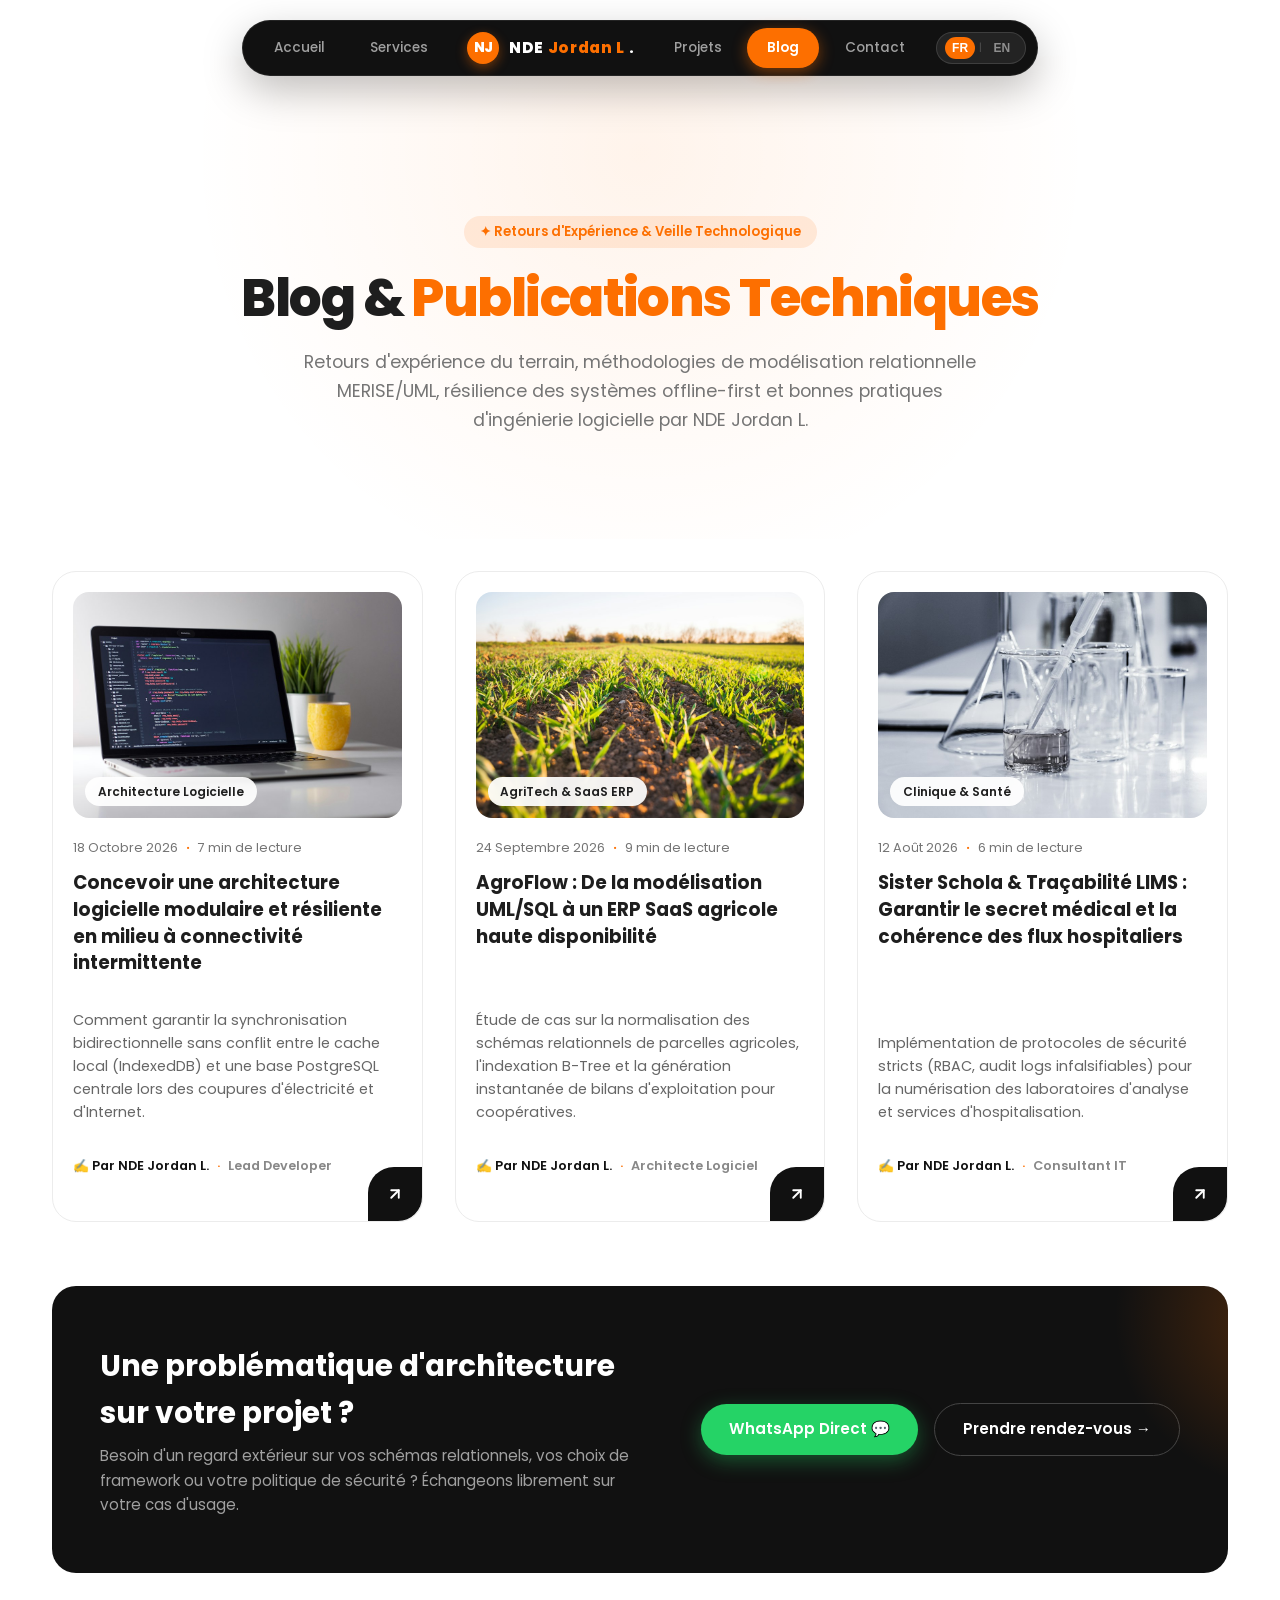
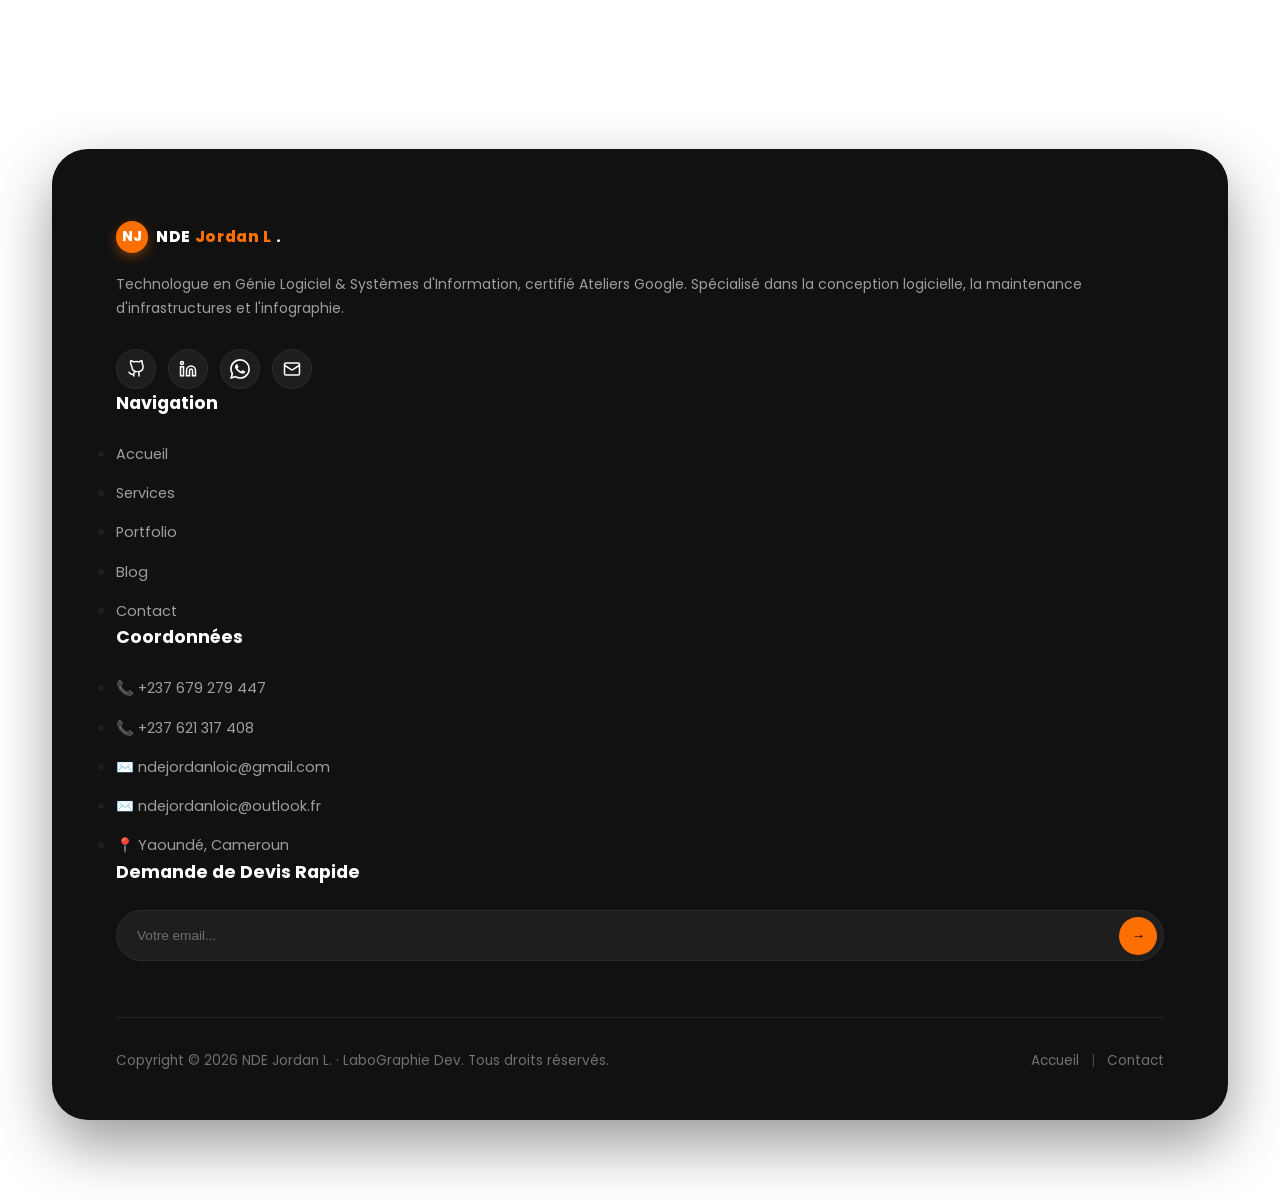
==== blog.html @ 61d6af81 "feat(architecture): multi-page transition per Relume sitemap (services, portfolio, blog, contact, pr" ====
<!DOCTYPE html>
<html lang="fr">
<head>
  <meta charset="UTF-8">
  <meta name="viewport" content="width=device-width, initial-scale=1.0">
  <title>Blog & Publications Tech — NDE Jordan L. · Technologue & Développeur Full-Stack</title>
  <meta name="description" content="Articles techniques, retours d'expérience et analyses d'architecture logicielle par NDE Jordan L. : ERP SaaS résilient, intégrité des données de santé et modélisation SQL.">
  
  <link rel="preconnect" href="https://fonts.googleapis.com">
  <link rel="preconnect" href="https://fonts.gstatic.com" crossorigin>
  <link href="https://fonts.googleapis.com/css2?family=Poppins:ital,wght@0,300;0,400;0,500;0,600;0,700;0,800;1,400&display=swap" rel="stylesheet">
  <link rel="stylesheet" href="css/style.css">
</head>
<body class="page-blog">

  <!-- =========================================================================
       HEADER NAVIGATION PARTAGÉ (Figma 1:1)
       ========================================================================= -->
  <header class="header-wrapper">
    <div class="nav-pill-container">
      <nav class="nav-pill" id="navbar">
        <a href="index.html" class="nav-item" data-i18n="nav.home">Accueil</a>
        <a href="services.html" class="nav-item" data-i18n="nav.services">Services</a>
        
        <!-- Logo central JCREA Style avec monogramme NJ et nom bicolore -->
        <a href="index.html" class="nav-logo" aria-label="Accueil NDE Jordan L.">
          <div class="logo-mark-nj">
            <span class="logo-initials">NJ</span>
          </div>
          <span class="logo-text">
            <span class="logo-nde">NDE</span>
            <span class="logo-jordan">Jordan L</span><span class="logo-dot">.</span>
          </span>
        </a>

        <a href="portfolio.html" class="nav-item" data-i18n="nav.projects">Portfolio</a>
        <a href="blog.html" class="nav-item active" data-i18n="nav.blog">Blog</a>
        <a href="contact.html" class="nav-item" data-i18n="nav.contact">Contact</a>

        <!-- Sélecteur Bilingue discret FR / EN -->
        <div class="lang-switch-wrap" role="group" aria-label="Langue / Language">
          <button class="lang-btn active" data-lang="fr">FR</button>
          <span class="lang-sep">|</span>
          <button class="lang-btn" data-lang="en">EN</button>
        </div>
      </nav>

      <!-- Bouton Menu Mobile Hamburger -->
      <button class="mobile-toggle" id="mobileToggle" aria-label="Ouvrir le menu" aria-expanded="false">
        <span></span><span></span><span></span>
      </button>
    </div>
  </header>

  <main>
    <!-- =========================================================================
         1. HERO DE LA PAGE BLOG
         ========================================================================= -->
    <section class="subpage-hero">
      <div class="container">
        <span class="subpage-badge">✦ Retours d'Expérience &amp; Veille Technologique</span>
        <h1 class="subpage-title">
          Blog &amp; <span class="text-orange">Publications Techniques</span>
        </h1>
        <p class="subpage-desc">
          Retours d'expérience du terrain, méthodologies de modélisation relationnelle MERISE/UML, résilience des systèmes offline-first et bonnes pratiques d'ingénierie logicielle par NDE Jordan L.
        </p>
      </div>
    </section>

    <!-- =========================================================================
         2. GRILLE D'ARTICLES TECHNIQUES
         ========================================================================= -->
    <section class="blog-section" style="padding: 2rem 0 5rem 0;">
      <div class="container">
        
        <div class="blog-grid">
          
          <!-- Article 1: Architecture Modulaire & Résilience -->
          <article class="blog-card">
            <div class="blog-img-wrap">
              <img src="rsc/img/blog_architecture.jpg" alt="Architecture Logicielle Modulaire" class="blog-img" loading="lazy">
              <span class="blog-tag-pill">Architecture Logicielle</span>
            </div>
            <div class="blog-meta-row">
              <span class="blog-date">18 Octobre 2026</span>
              <span class="blog-dot-orange">•</span>
              <span class="blog-read-time">7 min de lecture</span>
            </div>
            <h2 class="blog-title">
              Concevoir une architecture logicielle modulaire et résiliente en milieu à connectivité intermittente
            </h2>
            <p style="font-size: 0.9rem; color: #666; line-height: 1.6; margin-bottom: 2rem;">
              Comment garantir la synchronisation bidirectionnelle sans conflit entre le cache local (IndexedDB) et une base PostgreSQL centrale lors des coupures d'électricité et d'Internet.
            </p>
            <div style="font-size: 0.8rem; font-weight: 600; color: #111; margin-bottom: 1.5rem; display: flex; align-items: center; gap: 0.5rem;">
              <span>✍️ Par NDE Jordan L.</span>
              <span style="color: var(--figma-orange);">·</span>
              <span style="color: #888;">Lead Developer</span>
            </div>
            <a href="https://wa.me/237679279447?text=Bonjour%20Jordan,%20j'ai%20lu%20votre%20article%20sur%20l'architecture%20modulaire%20et%20souhaite%20en%20discuter." target="_blank" rel="noopener noreferrer" class="blog-arrow-btn" aria-label="Échanger sur cet article">
              <svg width="18" height="18" viewBox="0 0 24 24" fill="none" stroke="#FFFFFF" stroke-width="2.5" stroke-linecap="round" stroke-linejoin="round">
                <line x1="7" y1="17" x2="17" y2="7"></line>
                <polyline points="7 7 17 7 17 17"></polyline>
              </svg>
            </a>
          </article>

          <!-- Article 2: AgroFlow ERP & Modélisation SQL -->
          <article class="blog-card">
            <div class="blog-img-wrap">
              <img src="rsc/img/blog_agritech.jpg" alt="AgroFlow SaaS ERP Architecture" class="blog-img" loading="lazy">
              <span class="blog-tag-pill">AgriTech &amp; SaaS ERP</span>
            </div>
            <div class="blog-meta-row">
              <span class="blog-date">24 Septembre 2026</span>
              <span class="blog-dot-orange">•</span>
              <span class="blog-read-time">9 min de lecture</span>
            </div>
            <h2 class="blog-title">
              AgroFlow : De la modélisation UML/SQL à un ERP SaaS agricole haute disponibilité
            </h2>
            <p style="font-size: 0.9rem; color: #666; line-height: 1.6; margin-bottom: 2rem;">
              Étude de cas sur la normalisation des schémas relationnels de parcelles agricoles, l'indexation B-Tree et la génération instantanée de bilans d'exploitation pour coopératives.
            </p>
            <div style="font-size: 0.8rem; font-weight: 600; color: #111; margin-bottom: 1.5rem; display: flex; align-items: center; gap: 0.5rem;">
              <span>✍️ Par NDE Jordan L.</span>
              <span style="color: var(--figma-orange);">·</span>
              <span style="color: #888;">Architecte Logiciel</span>
            </div>
            <a href="https://wa.me/237679279447?text=Bonjour%20Jordan,%20j'ai%20lu%20votre%20article%20sur%20AgroFlow%20et%20souhaite%20en%20discuter." target="_blank" rel="noopener noreferrer" class="blog-arrow-btn" aria-label="Échanger sur cet article">
              <svg width="18" height="18" viewBox="0 0 24 24" fill="none" stroke="#FFFFFF" stroke-width="2.5" stroke-linecap="round" stroke-linejoin="round">
                <line x1="7" y1="17" x2="17" y2="7"></line>
                <polyline points="7 7 17 7 17 17"></polyline>
              </svg>
            </a>
          </article>

          <!-- Article 3: Sister Schola & Traçabilité LIMS -->
          <article class="blog-card">
            <div class="blog-img-wrap">
              <img src="rsc/img/blog_lims.jpg" alt="Traçabilité LIMS Clinique" class="blog-img" loading="lazy">
              <span class="blog-tag-pill">Clinique &amp; Santé</span>
            </div>
            <div class="blog-meta-row">
              <span class="blog-date">12 Août 2026</span>
              <span class="blog-dot-orange">•</span>
              <span class="blog-read-time">6 min de lecture</span>
            </div>
            <h2 class="blog-title">
              Sister Schola &amp; Traçabilité LIMS : Garantir le secret médical et la cohérence des flux hospitaliers
            </h2>
            <p style="font-size: 0.9rem; color: #666; line-height: 1.6; margin-bottom: 2rem;">
              Implémentation de protocoles de sécurité stricts (RBAC, audit logs infalsifiables) pour la numérisation des laboratoires d'analyse et services d'hospitalisation.
            </p>
            <div style="font-size: 0.8rem; font-weight: 600; color: #111; margin-bottom: 1.5rem; display: flex; align-items: center; gap: 0.5rem;">
              <span>✍️ Par NDE Jordan L.</span>
              <span style="color: var(--figma-orange);">·</span>
              <span style="color: #888;">Consultant IT</span>
            </div>
            <a href="https://wa.me/237679279447?text=Bonjour%20Jordan,%20j'ai%20lu%20votre%20article%20sur%20la%20tra%C3%A7abilit%C3%A9%20LIMS%20et%20souhaite%20en%20discuter." target="_blank" rel="noopener noreferrer" class="blog-arrow-btn" aria-label="Échanger sur cet article">
              <svg width="18" height="18" viewBox="0 0 24 24" fill="none" stroke="#FFFFFF" stroke-width="2.5" stroke-linecap="round" stroke-linejoin="round">
                <line x1="7" y1="17" x2="17" y2="7"></line>
                <polyline points="7 7 17 7 17 17"></polyline>
              </svg>
            </a>
          </article>

        </div>

        <!-- BANNIÈRE D'ÉCHANGE TECHNIQUE & NEWSLETTER -->
        <div class="blog-newsletter-banner">
          <div class="blog-newsletter-text">
            <h3>Une problématique d'architecture sur votre projet ?</h3>
            <p>
              Besoin d'un regard extérieur sur vos schémas relationnels, vos choix de framework ou votre politique de sécurité ? Échangeons librement sur votre cas d'usage.
            </p>
          </div>
          <div class="blog-newsletter-actions">
            <a href="https://wa.me/237679279447?text=Bonjour%20Jordan,%20j'aimerais%20votre%20avis%20technique%20sur%20un%20projet%20logiciel." target="_blank" rel="noopener noreferrer" class="btn-banner-whatsapp">
              WhatsApp Direct 💬
            </a>
            <a href="contact.html" class="btn-banner-contact">
              Prendre rendez-vous &rarr;
            </a>
          </div>
        </div>

      </div>
    </section>
  </main>

  <!-- =========================================================================
       FOOTER PARTAGÉ (Figma 1:1)
       ========================================================================= -->
  <footer class="connect-footer-section" id="footer">
    <div class="container">
      <div class="footer-dark-card">
        
        <div class="footer-top-row">
          <div class="footer-col col-brand">
            <div class="footer-logo">
              <div class="logo-mark-nj">
                <span class="logo-initials">NJ</span>
              </div>
              <span class="logo-text">
                <span class="logo-nde">NDE</span>
                <span class="logo-jordan">Jordan L</span><span class="logo-dot">.</span>
              </span>
            </div>
            <p class="footer-brand-desc" data-i18n="footer.bio">
              Technologue en Génie Logiciel &amp; Systèmes d'Information, certifié Ateliers Google. Spécialisé dans la conception logicielle, la maintenance d'infrastructures et l'infographie.
            </p>
            <div class="footer-social-icons">
              <a href="https://github.com/Nadroj-ciol" target="_blank" rel="noopener noreferrer" class="social-circle" aria-label="GitHub">
                <svg width="18" height="18" viewBox="0 0 24 24" fill="none" stroke="currentColor" stroke-width="2"><path d="M9 19c-5 1.5-5-2.5-7-3m14 6v-3.87a3.37 3.37 0 0 0-.94-2.61c3.14-.35 6.44-1.54 6.44-7A5.44 5.44 0 0 0 20 4.77 5.07 5.07 0 0 0 19.91 1S18.73.65 16 2.48a13.38 13.38 0 0 0-7 0C6.27.65 5.09 1 5.09 1A5.07 5.07 0 0 0 5 4.77a5.44 5.44 0 0 0 1.5 3.78c0 5.42 3.3 6.61 6.44 7A3.37 3.37 0 0 0 9 18.13V22"></path></svg>
              </a>
              <a href="https://www.linkedin.com/in/jordan-lo%C3%AFc-nde-63b041427/" target="_blank" rel="noopener noreferrer" class="social-circle" aria-label="LinkedIn">
                <svg width="18" height="18" viewBox="0 0 24 24" fill="none" stroke="currentColor" stroke-width="2"><path d="M16 8a6 6 0 0 1 6 6v7h-4v-7a2 2 0 0 0-2-2 2 2 0 0 0-2 2v7h-4v-7a6 6 0 0 1 6-6z"></path><rect x="2" y="9" width="4" height="12"></rect><circle cx="4" cy="4" r="2"></circle></svg>
              </a>
              <a href="https://wa.me/237679279447?text=Bonjour%20Jordan,%20j'ai%20consult%C3%A9%20votre%20blog%20et%20souhaite%20%C3%A9changer%20avec%20vous." target="_blank" rel="noopener noreferrer" class="social-circle social-whatsapp" aria-label="WhatsApp Jordan L.">
                <svg width="20" height="20" viewBox="0 0 24 24" fill="currentColor">
                  <path d="M17.472 14.382c-.297-.149-1.758-.867-2.03-.967-.273-.099-.471-.148-.67.15-.197.297-.767.966-.94 1.164-.173.199-.347.223-.644.075-.297-.15-1.255-.463-2.39-1.475-.883-.788-1.48-1.761-1.653-2.059-.173-.297-.018-.458.13-.606.134-.133.298-.347.446-.52.149-.174.198-.298.298-.497.099-.198.05-.371-.025-.52-.075-.149-.669-1.612-.916-2.207-.242-.579-.487-.5-.669-.51-.173-.008-.371-.01-.57-.01-.198 0-.52.074-.792.372-.272.297-1.04 1.016-1.04 2.479 0 1.462 1.065 2.875 1.213 3.074.149.198 2.096 3.2 5.077 4.487.709.306 1.262.489 1.694.625.712.227 1.36.195 1.871.118.571-.085 1.758-.719 2.006-1.413.248-.694.248-1.289.173-1.413-.074-.124-.272-.198-.57-.347m-5.421 7.403h-.004a9.87 9.87 0 01-5.031-1.378l-.361-.214-3.741.982.998-3.648-.235-.374a9.86 9.86 0 01-1.51-5.26c.001-5.45 4.436-9.884 9.888-9.884 2.64 0 5.122 1.03 6.988 2.898a9.825 9.825 0 012.893 6.994c-.003 5.45-4.437 9.884-9.885 9.884m8.413-18.297A11.815 11.815 0 0012.05 0C5.495 0 .16 5.335.157 11.892c0 2.096.547 4.142 1.588 5.945L.057 24l6.305-1.654a11.882 11.882 0 005.683 1.448h.005c6.554 0 11.89-5.335 11.893-11.893a11.821 11.821 0 00-3.48-8.413Z"/>
                </svg>
              </a>
              <a href="mailto:ndejordanloic@gmail.com" class="social-circle" aria-label="Email Jordan L.">
                <svg width="18" height="18" viewBox="0 0 24 24" fill="none" stroke="currentColor" stroke-width="2"><rect x="2" y="4" width="20" height="16" rx="2"></rect><path d="m22 7-8.97 5.7a1.94 1.94 0 0 1-2.06 0L2 7"></path></svg>
              </a>
            </div>
          </div>

          <div class="footer-col col-nav">
            <h4 class="footer-col-title">Navigation</h4>
            <ul class="footer-links-list">
              <li><a href="index.html">Accueil</a></li>
              <li><a href="services.html">Services</a></li>
              <li><a href="portfolio.html">Portfolio</a></li>
              <li><a href="blog.html">Blog</a></li>
              <li><a href="contact.html">Contact</a></li>
            </ul>
          </div>

          <div class="footer-col col-contact">
            <h4 class="footer-col-title">Coordonnées</h4>
            <ul class="footer-links-list contact-list">
              <li><span>📞 +237 679 279 447</span></li>
              <li><span>📞 +237 621 317 408</span></li>
              <li><span>✉️ ndejordanloic@gmail.com</span></li>
              <li><span>✉️ ndejordanloic@outlook.fr</span></li>
              <li><span>📍 Yaoundé, Cameroun</span></li>
            </ul>
          </div>

          <div class="footer-col col-newsletter">
            <h4 class="footer-col-title">Demande de Devis Rapide</h4>
            <form class="footer-newsletter-form" onsubmit="event.preventDefault(); window.location.href='contact.html';">
              <input type="email" placeholder="Votre email..." class="footer-email-input" required>
              <button type="submit" class="footer-email-btn" aria-label="Continuer">&rarr;</button>
            </form>
          </div>

        </div>

        <div class="footer-card-divider subtle"></div>

        <div class="footer-card-bottom">
          <p class="footer-copyright">Copyright &copy; 2026 NDE Jordan L. · LaboGraphie Dev. Tous droits réservés.</p>
          <div class="footer-legal-links">
            <a href="index.html">Accueil</a>
            <span class="sep">|</span>
            <a href="contact.html">Contact</a>
          </div>
        </div>

      </div>
    </div>
  </footer>

  <script src="js/main.js"></script>
</body>
</html>
---- css/style.css ----
/* ==========================================================================
   STYLE.CSS — REPRODUCTION FIDÈLE DU DESIGN FIGMA "JCREA / PORTFOLIO 5+"
   Palette Figma exacte :
   - Blanc de fond : #FFFFFF & #F8F9FB
   - Accent Orange Signature : #FD6F00 (Orange vif JCREA)
   - Cartes Sombre/Noir Profond : #111111 & #1B1B1B
   - Textes : #1A1A1A (Noir d'encre) et #666666 (Gris atténué)
   - Polices : 'Poppins' (Titres & Marques) et 'Inter' (Corps & UI)
   ========================================================================== */

/* --------------------------------------------------------------------------
   1. RESET CSS & VARIABLES DU DESIGN SYSTEM FIGMA
   -------------------------------------------------------------------------- */
*, *::before, *::after {
  box-sizing: border-box;
  margin: 0;
  padding: 0;
}

html {
  font-size: 16px;
  scroll-behavior: smooth;
  -webkit-text-size-adjust: 100%;
}

:root {
  --figma-orange: #FD6F00;
  --figma-orange-hover: #E56300;
  --figma-orange-light: #FFEDE0;
  --figma-dark: #111111;
  --figma-dark-card: #1B1B1B;
  --figma-pill-bg: #111111;
  --figma-text-dark: #1E1E1E;
  --figma-text-muted: #757575;
  --figma-text-light: #F5F5F5;
  --figma-bg-page: #FFFFFF;
  --figma-bg-subtle: #F9FAFC;
  --figma-border: #E8E8E8;

  --font-main: 'Poppins', -apple-system, BlinkMacSystemFont, "Segoe UI", Roboto, sans-serif;
  --font-text: 'Inter', var(--font-main);

  --radius-pill: 9999px;
  --radius-card-lg: 36px;
  --radius-card-md: 24px;
  --radius-card-sm: 16px;

  --ease-spring: cubic-bezier(0.34, 1.56, 0.64, 1);
  --ease-smooth: cubic-bezier(0.16, 1, 0.3, 1);

  --shadow-dome: 0 30px 60px rgba(253, 111, 0, 0.25);
  --shadow-card: 0 14px 40px rgba(0, 0, 0, 0.08);
  --shadow-dark-card: 0 25px 60px rgba(0, 0, 0, 0.4);
}

body {
  font-family: var(--font-main);
  background-color: var(--figma-bg-page);
  color: var(--figma-text-dark);
  line-height: 1.6;
  overflow-x: hidden;
  -webkit-font-smoothing: antialiased;
}

.container {
  width: 100%;
  max-width: 1240px;
  margin: 0 auto;
  padding: 0 2rem;
}

.text-orange {
  color: var(--figma-orange);
}

img {
  display: block;
  max-width: 100%;
  height: auto;
}

a {
  color: inherit;
  text-decoration: none;
  transition: all 0.25s ease;
}

/* --------------------------------------------------------------------------
   2. TOP FLOATING PILL NAVBAR (Figma 1:1)
   -------------------------------------------------------------------------- */
.header-wrapper,
.header-nav-wrapper {
  position: sticky;
  top: 1.25rem;
  z-index: 1000;
  display: flex;
  justify-content: center;
  padding: 0 1.5rem;
}

.nav-pill-container {
  display: flex;
  align-items: center;
  position: relative;
}

.nav-pill {
  display: flex;
  align-items: center;
  gap: 0.35rem;
  background-color: var(--figma-pill-bg);
  padding: 0.45rem 0.65rem;
  border-radius: var(--radius-pill);
  box-shadow: 0 14px 40px rgba(0, 0, 0, 0.25);
  backdrop-filter: blur(14px);
  -webkit-backdrop-filter: blur(14px);
  border: 1px solid rgba(255, 255, 255, 0.08);
}

.nav-item {
  color: #A0A0A0;
  font-size: 0.85rem;
  font-weight: 500;
  padding: 0.55rem 1.25rem;
  border-radius: var(--radius-pill);
  transition: all 0.3s var(--ease-spring);
  white-space: nowrap;
  cursor: pointer;
}

.nav-item:hover {
  color: #FFFFFF;
}

.nav-item.active {
  background-color: var(--figma-orange) !important;
  color: #FFFFFF !important;
  font-weight: 600;
  box-shadow: 0 4px 15px rgba(253, 111, 0, 0.45);
}

/* Logo central Figma Style avec Monogramme NJ et nom bicolore */
.nav-logo {
  display: flex;
  align-items: center;
  gap: 0.6rem;
  padding: 0 0.85rem;
}

.logo-mark-nj {
  width: 32px;
  height: 32px;
  background: var(--figma-orange);
  border-radius: 50%;
  display: flex;
  align-items: center;
  justify-content: center;
  box-shadow: 0 4px 12px rgba(253, 111, 0, 0.4);
  transition: transform 0.3s var(--ease-spring);
}

.nav-logo:hover .logo-mark-nj {
  transform: rotate(12deg) scale(1.12);
}

.logo-initials {
  font-family: var(--font-main);
  font-size: 0.85rem;
  font-weight: 800;
  color: #FFFFFF;
  letter-spacing: -0.02em;
}

.logo-text {
  font-size: 0.95rem;
  font-weight: 800;
  letter-spacing: 0.04em;
  display: inline-flex;
  align-items: center;
  gap: 0.25rem;
}

.logo-nde {
  color: #FFFFFF;
  font-weight: 800;
}

.logo-jordan {
  color: var(--figma-orange);
  font-weight: 800;
}

.logo-dot {
  color: #FFFFFF;
  font-weight: 800;
}

.name-nde {
  color: #1E1E1E;
  font-weight: 800;
}

.name-jordan {
  color: var(--figma-orange);
  font-weight: 800;
}

.name-dot {
  color: #1E1E1E;
  font-weight: 800;
}

/* Sélecteur Bilingue discret */
.lang-switch-wrap {
  display: inline-flex;
  align-items: center;
  gap: 0.25rem;
  background: rgba(255, 255, 255, 0.08);
  padding: 0.25rem 0.5rem;
  border-radius: var(--radius-pill);
  border: 1px solid rgba(255, 255, 255, 0.12);
  margin-left: 0.35rem;
}

.lang-btn {
  background: none;
  border: none;
  color: #8E8E8E;
  font-size: 0.75rem;
  font-weight: 700;
  cursor: pointer;
  padding: 0.25rem 0.45rem;
  border-radius: 4px;
  transition: all 0.2s ease;
}

.lang-btn.active {
  color: #FFFFFF;
  background: var(--figma-orange);
  border-radius: var(--radius-pill);
}

.lang-sep {
  color: #4A4A4A;
  font-size: 0.7rem;
}

.mobile-toggle {
  display: none;
  background: var(--figma-pill-bg);
  border: 1px solid rgba(255, 255, 255, 0.15);
  border-radius: var(--radius-pill);
  padding: 0.75rem;
  cursor: pointer;
  flex-direction: column;
  gap: 5px;
}

.mobile-toggle span {
  width: 22px;
  height: 2px;
  background: #FFFFFF;
  border-radius: 2px;
}

/* --------------------------------------------------------------------------
   3. HERO SECTION (Image 1 Figma)
   -------------------------------------------------------------------------- */
.hero-section {
  padding-top: 2.5rem;
  padding-bottom: 5rem;
  background: #FFFFFF;
  position: relative;
  overflow: hidden;
}

.hero-container {
  display: flex;
  flex-direction: column;
  align-items: center;
  text-align: center;
  position: relative;
}

.hello-bubble-wrap {
  display: inline-flex;
  align-items: center;
  justify-content: center;
  margin-bottom: 0.75rem;
}

.hello-bubble-anchor {
  position: relative;
  display: inline-block;
}

.hello-bubble {
  padding: 0.35rem 1.35rem;
  border: 1.5px solid #1E1E1E;
  border-radius: var(--radius-pill);
  font-size: 0.95rem;
  font-weight: 600;
  color: #1E1E1E;
  background: #FFFFFF;
  box-shadow: 0 4px 12px rgba(0, 0, 0, 0.04);
}

.memphis-bubble-ticks {
  position: absolute;
  top: -10px;
  right: -10px;
  pointer-events: none;
}

.hero-headline {
  font-size: clamp(2.75rem, 5.5vw, 4.5rem);
  font-weight: 700;
  line-height: 1.15;
  color: #1E1E1E;
  letter-spacing: -0.02em;
  margin-bottom: 2rem;
}

.hero-doodle-left {
  position: absolute;
  top: 10rem;
  left: 10%;
  opacity: 0.8;
}

.hero-doodle-right {
  position: absolute;
  top: 11rem;
  right: 12%;
  opacity: 0.7;
}

.hero-stage {
  display: flex;
  align-items: center;
  justify-content: center;
  gap: 2rem;
  width: 100%;
  position: relative;
  margin-top: 1rem;
}

.hero-quote-box {
  width: 260px;
  text-align: left;
  position: relative;
  padding-left: 1.25rem;
}

.quote-mark {
  font-size: 3.5rem;
  line-height: 1;
  color: #1E1E1E;
  font-family: Georgia, serif;
  display: block;
}

.quote-body {
  font-size: 0.9rem;
  color: var(--figma-text-dark);
  font-weight: 500;
  line-height: 1.55;
}

.hero-dome-wrapper {
  position: relative;
  width: 380px;
  height: 480px;
  display: flex;
  justify-content: center;
  align-items: flex-end;
}

.orange-dome {
  position: absolute;
  bottom: 0;
  width: 380px;
  height: 380px;
  background: linear-gradient(180deg, #FD7E1E 0%, #FD6F00 100%);
  border-top-left-radius: 200px;
  border-top-right-radius: 200px;
  border-bottom-left-radius: 0;
  border-bottom-right-radius: 0;
  z-index: 1;
  box-shadow: var(--shadow-dome);
}

.hero-person-img {
  position: relative;
  z-index: 2;
  width: 100%;
  max-width: 380px;
  height: auto;
  object-fit: contain;
  filter: drop-shadow(0 15px 30px rgba(0, 0, 0, 0.15));
}

.hero-cta-pill {
  position: absolute;
  bottom: 1.75rem;
  z-index: 3;
  display: flex;
  align-items: center;
  background: rgba(255, 255, 255, 0.28);
  backdrop-filter: blur(14px);
  -webkit-backdrop-filter: blur(14px);
  padding: 0.35rem;
  border-radius: var(--radius-pill);
  border: 1px solid rgba(255, 255, 255, 0.5);
  box-shadow: 0 8px 30px rgba(0, 0, 0, 0.15);
}

.cta-pill-active {
  display: flex;
  align-items: center;
  gap: 0.4rem;
  background: var(--figma-orange);
  color: #FFFFFF;
  font-weight: 600;
  font-size: 0.85rem;
  padding: 0.6rem 1.4rem;
  border-radius: var(--radius-pill);
  box-shadow: 0 4px 15px rgba(253, 111, 0, 0.4);
  transition: transform 0.25s var(--ease-spring);
}

.cta-pill-active:hover {
  transform: scale(1.05);
}

.cta-pill-ghost {
  color: #FFFFFF;
  font-weight: 500;
  font-size: 0.85rem;
  padding: 0.6rem 1.25rem;
  transition: color 0.2s ease;
}

.cta-pill-ghost:hover {
  color: #FFE6D2;
}

.hero-experience-box {
  width: 260px;
  text-align: left;
  display: flex;
  flex-direction: column;
  gap: 0.25rem;
}

.stars-row {
  color: var(--figma-orange);
  font-size: 1.35rem;
  letter-spacing: 0.15rem;
}

.exp-number {
  font-size: 2.5rem;
  font-weight: 800;
  color: #1E1E1E;
  line-height: 1.1;
}

.exp-label {
  font-size: 0.875rem;
  color: var(--figma-text-muted);
}

/* --------------------------------------------------------------------------
   4. SECTION "MY SERVICES" (Image 2 Figma)
   -------------------------------------------------------------------------- */
.services-section {
  padding: 4.5rem 0;
  background: #FFFFFF;
}

.services-black-card {
  background: #111111;
  border-radius: var(--radius-card-lg);
  padding: 4.5rem 3.5rem;
  position: relative;
  overflow: hidden;
  box-shadow: var(--shadow-dark-card);
}

.sphere-deco {
  position: absolute;
  border-radius: 50%;
  pointer-events: none;
  filter: blur(2px);
}

.sphere-top {
  top: -40px;
  left: 45%;
  width: 140px;
  height: 140px;
  background: radial-gradient(circle at 35% 35%, #FFA04D 0%, #FD6F00 60%, #8A3B00 100%);
  opacity: 0.75;
}

.sphere-bottom-left {
  bottom: -60px;
  left: -40px;
  width: 180px;
  height: 180px;
  background: radial-gradient(circle at 35% 35%, #FFA04D 0%, #FD6F00 70%, #6E2F00 100%);
  opacity: 0.6;
}

.sphere-bottom-right {
  bottom: -50px;
  right: -30px;
  width: 200px;
  height: 200px;
  background: radial-gradient(circle at 35% 35%, #FFA04D 0%, #FD6F00 70%, #6E2F00 100%);
  opacity: 0.6;
}

.services-header {
  display: flex;
  justify-content: space-between;
  align-items: flex-end;
  margin-bottom: 3.5rem;
  position: relative;
  z-index: 2;
  gap: 2rem;
}

.services-title {
  font-size: 2.75rem;
  font-weight: 700;
  color: #FFFFFF;
  letter-spacing: -0.02em;
}

.services-subtitle {
  max-width: 500px;
  font-size: 0.95rem;
  color: #A0A0A0;
  line-height: 1.6;
}

.services-grid {
  display: grid;
  grid-template-columns: repeat(3, 1fr);
  gap: 2rem;
  position: relative;
  z-index: 2;
}

.service-card {
  background: #1A1A1A;
  border-radius: var(--radius-card-md);
  padding: 2.25rem 2rem 2.5rem 2rem;
  position: relative;
  display: flex;
  flex-direction: column;
  min-height: 440px;
  overflow: hidden;
  border: 1px solid rgba(255, 255, 255, 0.08);
  transition: transform 0.4s var(--ease-spring), box-shadow 0.4s ease, border-color 0.3s ease;
}

.service-card:hover {
  transform: translateY(-8px);
  border-color: rgba(253, 111, 0, 0.4);
  box-shadow: 0 20px 45px rgba(0, 0, 0, 0.5);
}

.service-name {
  font-size: 1.3rem;
  font-weight: 700;
  color: #FFFFFF;
  margin-bottom: 1.25rem;
  min-height: 3.2rem;
}

.service-preview-stack {
  border-radius: var(--radius-card-sm);
  overflow: hidden;
  box-shadow: 0 8px 24px rgba(0, 0, 0, 0.25);
  margin-bottom: 1.25rem;
  aspect-ratio: 16 / 10;
  background: #111111;
}

.service-screen-img {
  width: 100%;
  height: 100%;
  object-fit: cover;
  transition: transform 0.5s ease;
}

.service-card:hover .service-screen-img {
  transform: scale(1.06);
}

.service-card-desc {
  font-size: 0.875rem;
  color: #9E9E9E;
  line-height: 1.6;
  margin-bottom: 2rem;
}

.service-arrow-btn {
  position: absolute;
  bottom: 1.25rem;
  right: 1.25rem;
  width: 52px;
  height: 52px;
  background: #252830;
  border-radius: 50%;
  display: flex;
  align-items: center;
  justify-content: center;
  border: 1px solid rgba(255, 255, 255, 0.12);
  box-shadow: 0 8px 20px rgba(0, 0, 0, 0.35);
  transition: all 0.35s var(--ease-spring);
}

.service-arrow-btn:hover {
  background: var(--figma-orange);
  transform: scale(1.15) rotate(45deg);
  box-shadow: 0 8px 25px rgba(253, 111, 0, 0.5);
}

.services-dots {
  display: flex;
  justify-content: center;
  align-items: center;
  gap: 0.5rem;
  margin-top: 3rem;
  position: relative;
  z-index: 2;
}

.dot-bar {
  width: 32px;
  height: 8px;
  background: var(--figma-orange);
  border-radius: var(--radius-pill);
}

.dot-circle {
  width: 8px;
  height: 8px;
  background: #3A3A3A;
  border-radius: 50%;
}

/* --------------------------------------------------------------------------
   5. SECTION "MY WORK EXPERIENCE" (Image 3 Figma)
   -------------------------------------------------------------------------- */
.experience-section {
  padding: 6rem 0;
  background: #FFFFFF;
}

.section-heading-center {
  text-align: center;
  font-size: 2.75rem;
  font-weight: 700;
  color: #1E1E1E;
  letter-spacing: -0.02em;
  margin-bottom: 4.5rem;
}

.timeline-figma {
  position: relative;
  max-width: 960px;
  margin: 0 auto;
  display: flex;
  flex-direction: column;
  gap: 3.5rem;
}

.timeline-center-line {
  position: absolute;
  top: 1rem;
  bottom: 1rem;
  left: 50%;
  width: 2px;
  transform: translateX(-50%);
  border-left: 2px dashed #D0D0D0;
  z-index: 1;
}

.timeline-row {
  display: grid;
  grid-template-columns: 1fr 60px 1fr;
  align-items: flex-start;
  position: relative;
  z-index: 2;
}

.timeline-left {
  text-align: right;
  padding-right: 1.5rem;
}

.company-name {
  font-size: 1.35rem;
  font-weight: 700;
  color: #1E1E1E;
}

.company-date {
  font-size: 0.85rem;
  color: var(--figma-text-muted);
  display: block;
}

.badge-diploma {
  display: inline-block;
  font-size: 0.75rem;
  font-weight: 600;
  color: var(--figma-orange);
  background: var(--figma-orange-light);
  padding: 0.2rem 0.65rem;
  border-radius: var(--radius-pill);
  margin-top: 0.35rem;
}

.timeline-node {
  width: 24px;
  height: 24px;
  border-radius: 50%;
  margin: 0.25rem auto 0 auto;
  border: 4px solid #FFFFFF;
  box-shadow: 0 0 0 2px rgba(0, 0, 0, 0.1);
  transition: transform 0.3s var(--ease-spring);
}

.timeline-row:hover .timeline-node {
  transform: scale(1.25);
}

.orange-node {
  background-color: var(--figma-orange);
}

.dark-node {
  background-color: #1E1E1E;
}

.timeline-right {
  text-align: left;
  padding-left: 1.5rem;
}

.job-role {
  font-size: 1.25rem;
  font-weight: 700;
  color: #1E1E1E;
  margin-bottom: 0.4rem;
}

.job-desc {
  font-size: 0.9rem;
  color: var(--figma-text-muted);
  line-height: 1.6;
}

.timeline-cv-download-wrap {
  display: flex;
  justify-content: center;
  margin-top: 4rem;
}

.btn-timeline-cv {
  display: inline-flex;
  align-items: center;
  gap: 0.6rem;
  background: #111111;
  color: #FFFFFF;
  font-weight: 600;
  font-size: 0.95rem;
  padding: 0.85rem 2.2rem;
  border-radius: var(--radius-pill);
  border: 1.5px solid #222222;
  box-shadow: 0 8px 24px rgba(0,0,0,0.15);
  transition: all 0.3s var(--ease-spring);
}

.btn-timeline-cv:hover {
  background: var(--figma-orange);
  border-color: var(--figma-orange);
  transform: translateY(-2px);
  box-shadow: 0 12px 30px rgba(253, 111, 0, 0.4);
}

/* --------------------------------------------------------------------------
   6. SECTION "WHY HIRE ME?" (Image 4 Figma)
   -------------------------------------------------------------------------- */
.why-section {
  padding: 5rem 0;
  background: var(--figma-bg-subtle);
}

.why-card {
  display: grid;
  grid-template-columns: 0.9fr 1.1fr;
  gap: 4rem;
  align-items: center;
  background: #FFFFFF;
  border-radius: var(--radius-card-lg);
  padding: 4.5rem;
  box-shadow: var(--shadow-card);
}

.why-visual {
  position: relative;
  display: flex;
  justify-content: center;
  align-items: flex-end;
  height: 380px;
}

.why-dome {
  position: absolute;
  bottom: 0;
  width: 320px;
  height: 320px;
  background: linear-gradient(180deg, #FD7E1E 0%, #FD6F00 100%);
  border-top-left-radius: 160px;
  border-top-right-radius: 160px;
  z-index: 1;
}

.why-person-img {
  position: relative;
  z-index: 2;
  width: 100%;
  max-width: 300px;
  height: 360px;
  object-fit: cover;
  border-top-left-radius: 150px;
  border-top-right-radius: 150px;
  filter: drop-shadow(0 15px 30px rgba(0,0,0,0.15));
}

.why-content {
  display: flex;
  flex-direction: column;
}

.why-title {
  font-size: 2.75rem;
  font-weight: 700;
  color: #1E1E1E;
  margin-bottom: 1.25rem;
}

.why-text {
  font-size: 0.95rem;
  color: var(--figma-text-muted);
  line-height: 1.7;
  margin-bottom: 2.5rem;
}

.why-metrics-grid {
  display: flex;
  gap: 3.5rem;
  margin-bottom: 2.5rem;
}

.why-metric {
  display: flex;
  flex-direction: column;
}

.why-number {
  font-size: 2.5rem;
  font-weight: 700;
  color: #1E1E1E;
  line-height: 1.1;
}

.why-label {
  font-size: 0.85rem;
  color: var(--figma-text-muted);
}

.why-tags-row {
  display: flex;
  flex-wrap: wrap;
  gap: 0.6rem;
  margin-bottom: 2.5rem;
}

.skill-pill {
  background: var(--figma-bg-subtle);
  border: 1px solid var(--figma-border);
  padding: 0.4rem 0.95rem;
  border-radius: var(--radius-pill);
  font-size: 0.825rem;
  font-weight: 500;
  color: var(--figma-text-dark);
}

.why-btn-wrap {
  display: flex;
  align-items: center;
  gap: 1.25rem;
}

.btn-hire-outline {
  padding: 0.85rem 2.5rem;
  border: 1.5px solid #1E1E1E;
  border-radius: var(--radius-pill);
  font-size: 0.95rem;
  font-weight: 600;
  color: #1E1E1E;
  transition: all 0.25s var(--ease-spring);
}

.btn-hire-outline:hover {
  background: var(--figma-orange);
  border-color: var(--figma-orange);
  color: #FFFFFF;
  transform: translateY(-2px);
}

/* --------------------------------------------------------------------------
   7. SECTION "LETS HAVE A LOOK AT MY PORTFOLIO" (Image 5 Figma : VRAI Carrousel)
   -------------------------------------------------------------------------- */
.portfolio-section {
  padding: 6rem 0;
  background: #FFFFFF;
}

.portfolio-top-bar {
  display: flex;
  justify-content: space-between;
  align-items: flex-end;
  margin-bottom: 3rem;
  flex-wrap: wrap;
  gap: 1.5rem;
}

.portfolio-heading {
  font-size: 2.75rem;
  font-weight: 700;
  color: #1E1E1E;
  line-height: 1.15;
  letter-spacing: -0.02em;
}

.portfolio-nav-buttons {
  display: flex;
  align-items: center;
  gap: 0.75rem;
}

.carousel-arrow-btn {
  width: 44px;
  height: 44px;
  border-radius: 50%;
  background: #FFFFFF;
  border: 1.5px solid #E5E5E5;
  color: #1E1E1E;
  font-size: 1.25rem;
  display: flex;
  align-items: center;
  justify-content: center;
  cursor: pointer;
  transition: all 0.25s var(--ease-spring);
  box-shadow: 0 4px 12px rgba(0,0,0,0.06);
}

.carousel-arrow-btn:hover {
  background: var(--figma-orange);
  border-color: var(--figma-orange);
  color: #FFFFFF;
  transform: scale(1.1);
}

.btn-see-all {
  background: var(--figma-orange);
  color: #FFFFFF;
  font-size: 0.95rem;
  font-weight: 600;
  padding: 0.85rem 2rem;
  border: none;
  cursor: pointer;
  border-radius: var(--radius-pill);
  box-shadow: 0 4px 15px rgba(253, 111, 0, 0.3);
  transition: all 0.25s var(--ease-spring);
}

.btn-see-all:hover {
  background: var(--figma-orange-hover);
  transform: translateY(-2px);
}

.portfolio-tags-pill-row {
  display: flex;
  justify-content: center;
  flex-wrap: wrap;
  gap: 0.75rem;
  margin-bottom: 2.5rem;
}

.tag-pill {
  background: #F4F4F6;
  border: 1px solid transparent;
  border-radius: var(--radius-pill);
  padding: 0.65rem 1.6rem;
  font-size: 0.875rem;
  font-weight: 500;
  color: #555555;
  cursor: pointer;
  transition: all 0.25s var(--ease-spring);
}

.tag-pill:hover {
  background: #EAEAEF;
  color: #1E1E1E;
}

.tag-pill.active {
  background: var(--figma-orange);
  color: #FFFFFF;
  font-weight: 600;
  box-shadow: 0 4px 14px rgba(253, 111, 0, 0.35);
}

/* CARROUSEL GLISSANT HORIZONTALEMENT FIGMA STYLE */
.portfolio-slider-container {
  position: relative;
  width: 100%;
  overflow: hidden;
  margin-bottom: 2rem;
}

.portfolio-carousel-track {
  display: flex;
  gap: 2rem;
  overflow-x: auto;
  scroll-snap-type: x mandatory;
  scroll-behavior: smooth;
  -webkit-overflow-scrolling: touch;
  padding: 0.5rem 0.5rem 1.5rem 0.5rem;
  scrollbar-width: none;
}

.portfolio-carousel-track::-webkit-scrollbar {
  display: none;
}

.portfolio-card {
  flex: 0 0 calc(50% - 1rem); /* 2 cartes visibles par vue comme la capture Figma 5 */
  min-width: 360px;
  scroll-snap-align: start;
  border-radius: var(--radius-card-md);
  overflow: hidden;
  background: #F8F9FA;
  box-shadow: var(--shadow-card);
  transition: transform 0.35s var(--ease-spring), box-shadow 0.35s ease, border-color 0.35s ease;
  cursor: pointer;
  border: 2px solid transparent;
}

@media (max-width: 900px) {
  .portfolio-card {
    flex: 0 0 88%;
    min-width: 280px;
  }
}

.portfolio-card:hover {
  transform: translateY(-6px);
  box-shadow: 0 18px 40px rgba(0,0,0,0.12);
}

.portfolio-card.active {
  box-shadow: 0 20px 45px rgba(253, 111, 0, 0.25);
  border-color: var(--figma-orange);
}

.portfolio-card-img-wrap {
  position: relative;
  aspect-ratio: 16 / 11;
  overflow: hidden;
  background: #EBEBEB;
}

.portfolio-main-img {
  width: 100%;
  height: 100%;
  object-fit: cover;
  transition: transform 0.5s ease;
}

.portfolio-card:hover .portfolio-main-img {
  transform: scale(1.06);
}

.card-brand-overlay {
  position: absolute;
  bottom: 1.25rem;
  left: 1.25rem;
  font-size: 1.5rem;
  font-weight: 800;
  color: #FFFFFF;
  text-shadow: 0 2px 10px rgba(0, 0, 0, 0.7);
}

.card-corner-arrow {
  position: absolute;
  top: 1rem;
  right: 1rem;
  width: 42px;
  height: 42px;
  background: #FFFFFF;
  border: none;
  cursor: pointer;
  border-radius: 50%;
  display: flex;
  align-items: center;
  justify-content: center;
  box-shadow: 0 4px 12px rgba(0, 0, 0, 0.15);
  transition: transform 0.25s var(--ease-spring);
}

.card-corner-arrow:hover {
  transform: scale(1.15) rotate(15deg);
}

.portfolio-dots {
  display: flex;
  justify-content: center;
  align-items: center;
  gap: 0.5rem;
  margin-bottom: 3rem;
}

.portfolio-dots span {
  cursor: pointer;
}

.active-project-detail {
  max-width: 820px;
  margin: 0 auto;
  text-align: center;
  padding-top: 1rem;
}

.detail-header-row {
  display: flex;
  align-items: center;
  justify-content: center;
  gap: 1rem;
  margin-bottom: 1rem;
}

.detail-title {
  font-size: 1.75rem;
  font-weight: 700;
  color: #1E1E1E;
}

.detail-arrow-orange {
  width: 44px;
  height: 44px;
  background: var(--figma-orange);
  border-radius: 50%;
  display: flex;
  align-items: center;
  justify-content: center;
  box-shadow: 0 4px 12px rgba(253, 111, 0, 0.35);
  transition: transform 0.25s var(--ease-spring);
}

.detail-arrow-orange:hover {
  transform: scale(1.12);
}

.detail-desc {
  font-size: 0.95rem;
  color: var(--figma-text-muted);
  line-height: 1.7;
  margin-bottom: 1.25rem;
}

/* Mini-galerie visuelle du projet actif (vues multiples & schémas) */
.detail-gallery-preview {
  display: flex;
  justify-content: center;
  align-items: center;
  gap: 1.25rem;
  margin: 1.25rem auto 1.75rem auto;
  flex-wrap: wrap;
}

.detail-thumb-item {
  width: 170px;
  height: 105px;
  border-radius: var(--radius-card-sm);
  overflow: hidden;
  position: relative;
  border: 2px solid rgba(0, 0, 0, 0.08);
  box-shadow: 0 6px 16px rgba(0, 0, 0, 0.06);
  cursor: pointer;
  transition: all 0.3s var(--ease-spring);
  background: #0D0D0D;
}

.detail-thumb-item:hover {
  transform: translateY(-4px) scale(1.04);
  border-color: var(--figma-orange);
  box-shadow: 0 10px 25px rgba(253, 111, 0, 0.25);
}

.detail-thumb-item img {
  width: 100%;
  height: 100%;
  object-fit: cover;
  transition: transform 0.4s ease;
}

.detail-thumb-item:hover img {
  transform: scale(1.08);
}

.detail-thumb-badge {
  position: absolute;
  bottom: 6px;
  left: 6px;
  background: rgba(0, 0, 0, 0.75);
  backdrop-filter: blur(4px);
  color: #FFFFFF;
  font-size: 0.65rem;
  font-weight: 600;
  padding: 2px 7px;
  border-radius: 4px;
  pointer-events: none;
}

.social-whatsapp:hover {
  background: #25D366 !important;
  color: #FFFFFF !important;
  border-color: #25D366 !important;
  box-shadow: 0 4px 15px rgba(37, 211, 102, 0.35);
}

.detail-actions {
  display: flex;
  justify-content: center;
  gap: 1rem;
  flex-wrap: wrap;
}

.btn-detail-primary {
  background: var(--figma-orange);
  color: #FFFFFF;
  padding: 0.75rem 1.85rem;
  border-radius: var(--radius-pill);
  font-size: 0.9rem;
  font-weight: 600;
  transition: all 0.25s var(--ease-spring);
}

.btn-detail-primary:hover {
  background: var(--figma-orange-hover);
  transform: translateY(-2px);
}

.btn-detail-github {
  background: #1E1E1E;
  color: #FFFFFF;
  padding: 0.75rem 1.85rem;
  border-radius: var(--radius-pill);
  font-size: 0.9rem;
  font-weight: 600;
  transition: all 0.25s var(--ease-spring);
}

.btn-detail-github:hover {
  background: #333333;
  transform: translateY(-2px);
}

/* --------------------------------------------------------------------------
   7.B. BARRE DE RECHERCHE FLUIDE & AUTO-COMPLÉTION DES PROJETS
   -------------------------------------------------------------------------- */
.portfolio-controls-bar {
  display: flex;
  flex-direction: column;
  align-items: center;
  gap: 1.25rem;
  margin-bottom: 2.5rem;
}

.portfolio-search-wrap {
  width: 100%;
  max-width: 640px;
  display: flex;
  flex-direction: column;
  align-items: center;
  gap: 0.75rem;
}

.search-input-box {
  width: 100%;
  display: flex;
  align-items: center;
  background: #F4F5F7;
  border: 1.5px solid #E2E4E8;
  border-radius: var(--radius-pill);
  padding: 0.5rem 1rem 0.5rem 1.25rem;
  transition: all 0.25s ease;
  box-shadow: 0 4px 15px rgba(0, 0, 0, 0.03);
}

.search-input-box:focus-within {
  background: #FFFFFF;
  border-color: var(--figma-orange);
  box-shadow: 0 8px 25px rgba(253, 111, 0, 0.15);
}

.search-icon {
  font-size: 1rem;
  margin-right: 0.5rem;
  opacity: 0.7;
}

.search-input-box input {
  flex: 1;
  border: none;
  background: transparent;
  outline: none;
  font-family: var(--font-text);
  font-size: 0.9rem;
  color: #1E1E1E;
}

.search-input-box input::placeholder {
  color: #8C8C8C;
}

.search-clear-btn {
  background: none;
  border: none;
  font-size: 1.25rem;
  line-height: 1;
  color: #999;
  cursor: pointer;
  padding: 0 0.25rem;
  display: none;
}

.search-clear-btn.visible {
  display: block;
}

.search-chips-row {
  display: flex;
  flex-wrap: wrap;
  justify-content: center;
  gap: 0.5rem;
}

.search-chip {
  background: #FFFFFF;
  border: 1px solid #E0E0E0;
  border-radius: var(--radius-pill);
  padding: 0.3rem 0.85rem;
  font-size: 0.75rem;
  font-weight: 500;
  color: #555555;
  cursor: pointer;
  transition: all 0.2s var(--ease-spring);
}

.search-chip:hover {
  background: var(--figma-orange-light);
  border-color: var(--figma-orange);
  color: var(--figma-orange);
  transform: translateY(-1px);
}

/* --------------------------------------------------------------------------
   7.C. GALERIE SHOWCASE EN DÉFILEMENT CONTINU (Auto-Scroll Marquee)
   -------------------------------------------------------------------------- */
.showcase-gallery-section {
  margin-top: 4.5rem;
  padding-top: 3.5rem;
  border-top: 1px solid #ECECEC;
}

.showcase-header-row {
  text-align: center;
  margin-bottom: 2rem;
}

.showcase-title {
  font-size: 1.5rem;
  font-weight: 700;
  color: #1E1E1E;
  display: flex;
  align-items: center;
  justify-content: center;
  gap: 0.5rem;
  margin-bottom: 0.4rem;
}

.showcase-sub {
  font-size: 0.85rem;
  color: var(--figma-text-muted);
}

.showcase-track-container {
  display: flex;
  width: 100%;
  overflow: hidden;
  position: relative;
  gap: 1.5rem;
  padding: 0.75rem 0;
  mask-image: linear-gradient(to right, transparent, black 8%, black 92%, transparent);
  -webkit-mask-image: linear-gradient(to right, transparent, black 8%, black 92%, transparent);
}

.showcase-track {
  display: flex;
  gap: 1.5rem;
  flex-shrink: 0;
  animation: showcase-marquee 32s linear infinite;
}

.showcase-track-container:hover .showcase-track {
  animation-play-state: paused;
}

@keyframes showcase-marquee {
  0% { transform: translateX(0); }
  100% { transform: translateX(calc(-100% - 1.5rem)); }
}

.showcase-item {
  flex: 0 0 240px;
  height: 170px;
  border-radius: var(--radius-card-sm);
  overflow: hidden;
  position: relative;
  background: #111111;
  box-shadow: 0 6px 18px rgba(0, 0, 0, 0.08);
  cursor: pointer;
  transition: transform 0.3s var(--ease-spring), box-shadow 0.3s ease;
}

.showcase-item:hover {
  transform: translateY(-5px) scale(1.03);
  box-shadow: 0 12px 30px rgba(253, 111, 0, 0.25);
}

.showcase-item img {
  width: 100%;
  height: 100%;
  object-fit: cover;
  transition: transform 0.5s ease;
}

.showcase-item:hover img {
  transform: scale(1.08);
}

.showcase-overlay {
  position: absolute;
  inset: 0;
  background: linear-gradient(to top, rgba(0,0,0,0.85) 0%, rgba(0,0,0,0.2) 60%, transparent 100%);
  display: flex;
  align-items: flex-end;
  padding: 0.85rem;
  opacity: 0;
  transition: opacity 0.25s ease;
}

.showcase-item:hover .showcase-overlay {
  opacity: 1;
}

.showcase-overlay span {
  color: #FFFFFF;
  font-size: 0.75rem;
  font-weight: 600;
  line-height: 1.3;
}

/* --------------------------------------------------------------------------
   8. SECTION TESTIMONIALS (Image 6 Figma)
   -------------------------------------------------------------------------- */
.testimonials-section {
  padding: 5rem 0;
  background: #FFFFFF;
}

.testimonials-black-card {
  background: #111111;
  border-radius: var(--radius-card-lg);
  padding: 4.5rem 3.5rem;
  position: relative;
  overflow: hidden;
  box-shadow: var(--shadow-dark-card);
}

.testi-header {
  text-align: center;
  max-width: 650px;
  margin: 0 auto 2.5rem auto;
  position: relative;
  z-index: 2;
}

.testi-badge-doodle {
  display: flex;
  justify-content: center;
  align-items: center;
  gap: 0.5rem;
  margin-bottom: 0.5rem;
  color: var(--figma-orange);
  font-size: 1.5rem;
}

.doodle-curve {
  font-size: 2rem;
  line-height: 0.8;
  transform: rotate(180deg);
}

.testi-title {
  font-size: 2.75rem;
  font-weight: 700;
  color: #FFFFFF;
  line-height: 1.2;
  letter-spacing: -0.02em;
  margin-bottom: 1rem;
}

.testi-subtitle {
  font-size: 0.95rem;
  color: #9E9E9E;
  line-height: 1.6;
}

.testi-controls-row {
  display: flex;
  align-items: center;
  justify-content: center;
  gap: 1.5rem;
  margin-bottom: 2.5rem;
  position: relative;
  z-index: 2;
}

.testi-nav-btn {
  width: 44px;
  height: 44px;
  border-radius: 50%;
  background: #202020;
  border: 1px solid #333333;
  color: #FFFFFF;
  font-size: 1.25rem;
  display: flex;
  align-items: center;
  justify-content: center;
  cursor: pointer;
  transition: all 0.25s var(--ease-spring);
}

.testi-nav-btn:hover {
  background: var(--figma-orange);
  border-color: var(--figma-orange);
  transform: scale(1.1);
}

.testi-autoplay-indicator {
  display: inline-flex;
  align-items: center;
  gap: 0.5rem;
  background: rgba(255, 255, 255, 0.06);
  padding: 0.4rem 1rem;
  border-radius: var(--radius-pill);
  font-size: 0.75rem;
  color: #A0A0A0;
}

.testi-pulse-indicator {
  width: 7px;
  height: 7px;
  border-radius: 50%;
  background: var(--figma-orange);
  animation: pulse-dot 1.8s infinite;
}

@keyframes pulse-dot {
  0%, 100% { opacity: 0.5; transform: scale(0.9); }
  50% { opacity: 1; transform: scale(1.2); }
}

.testimonials-slider-viewport {
  overflow: hidden;
  width: 100%;
  position: relative;
  z-index: 2;
  padding: 0.5rem 0 1.5rem 0;
}

.testimonials-slider-track {
  display: flex;
  gap: 2rem;
  position: relative;
  z-index: 2;
  transition: transform 0.6s cubic-bezier(0.16, 1, 0.3, 1);
  will-change: transform;
}

.testi-card {
  flex: 0 0 calc(50% - 1rem);
  background: #1B1B1B;
  border-radius: var(--radius-card-md);
  padding: 2.5rem 2rem;
  position: relative;
  overflow: hidden;
  border: 1px solid #282828;
  box-sizing: border-box;
  transition: transform 0.4s var(--ease-spring), opacity 0.4s ease, border-color 0.3s ease, box-shadow 0.3s ease;
}

.testi-card.active {
  border-color: rgba(253, 111, 0, 0.6);
  box-shadow: 0 15px 40px rgba(0, 0, 0, 0.4), 0 0 20px rgba(253, 111, 0, 0.15);
}

.quote-bg-glyph {
  position: absolute;
  top: -10px;
  right: 1.5rem;
  font-size: 7rem;
  font-family: Georgia, serif;
  color: #262626;
  line-height: 1;
  pointer-events: none;
  z-index: 1;
}

.testi-user-row {
  display: flex;
  align-items: center;
  gap: 1rem;
  margin-bottom: 1rem;
  position: relative;
  z-index: 2;
}

.testi-avatar {
  width: 56px;
  height: 56px;
  border-radius: 50%;
  object-fit: cover;
  border: 2px solid var(--figma-orange);
}

.testi-avatar-placeholder {
  width: 56px;
  height: 56px;
  border-radius: 50%;
  background: #2A2A2A;
  border: 2px solid var(--figma-orange);
  color: #FFFFFF;
  font-weight: 700;
  font-size: 1.1rem;
  display: flex;
  align-items: center;
  justify-content: center;
}

.testi-user-info {
  display: flex;
  flex-direction: column;
}

.testi-name {
  font-size: 1.1rem;
  font-weight: 700;
  color: #FFFFFF;
}

.testi-role {
  font-size: 0.825rem;
  color: #A0A0A0;
}

.testi-stars-row {
  display: flex;
  align-items: center;
  gap: 0.5rem;
  margin-bottom: 1.25rem;
  position: relative;
  z-index: 2;
}

.stars-gold {
  color: var(--figma-orange);
  font-size: 1.15rem;
  letter-spacing: 0.1rem;
}

.rating-num {
  font-size: 0.9rem;
  font-weight: 700;
  color: #FFFFFF;
}

.testi-text {
  font-size: 0.95rem;
  color: #C2C2C2;
  line-height: 1.65;
  font-style: italic;
  position: relative;
  z-index: 2;
}

.testi-dots {
  display: flex;
  justify-content: center;
  align-items: center;
  gap: 0.5rem;
  margin-top: 3rem;
  position: relative;
  z-index: 2;
}

.testi-dots span {
  cursor: pointer;
}

/* --------------------------------------------------------------------------
   9. SECTION "HAVE AN AWESOME PROJECT IDEA? LET'S DISCUSS" (Image 6 Figma)
   -------------------------------------------------------------------------- */
.discuss-section {
  padding: 6rem 0 4rem 0;
  background: #FFFFFF;
}

.discuss-container {
  display: flex;
  flex-direction: column;
  align-items: center;
  text-align: center;
}

.discuss-headline {
  font-size: 2.75rem;
  font-weight: 700;
  color: #1E1E1E;
  line-height: 1.2;
  letter-spacing: -0.02em;
  margin-bottom: 2.5rem;
}

.discuss-pill-form {
  display: flex;
  align-items: center;
  background: #FFFFFF;
  border: 1.5px solid #E5E5E5;
  border-radius: var(--radius-pill);
  padding: 0.4rem 0.5rem 0.4rem 1.4rem;
  width: 100%;
  max-width: 580px;
  box-shadow: 0 10px 30px rgba(0, 0, 0, 0.05);
  margin-bottom: 2.5rem;
  transition: border-color 0.25s ease, box-shadow 0.25s ease;
}

.discuss-pill-form:focus-within {
  border-color: var(--figma-orange);
  box-shadow: 0 12px 35px rgba(253, 111, 0, 0.15);
}

.pill-input-icon {
  display: flex;
  align-items: center;
  margin-right: 0.75rem;
}

.discuss-email-input {
  flex: 1;
  border: none;
  outline: none;
  font-size: 0.95rem;
  color: #1E1E1E;
  background: transparent;
}

.discuss-email-input::placeholder {
  color: #9E9E9E;
}

.discuss-submit-btn {
  background: var(--figma-orange);
  color: #FFFFFF;
  border: none;
  font-weight: 600;
  font-size: 0.95rem;
  padding: 0.8rem 2.2rem;
  border-radius: var(--radius-pill);
  cursor: pointer;
  transition: all 0.25s var(--ease-spring);
}

.discuss-submit-btn:hover {
  background: var(--figma-orange-hover);
  transform: scale(1.04);
}

.discuss-trust-badges {
  display: flex;
  align-items: center;
  justify-content: center;
  gap: 2rem;
  flex-wrap: wrap;
}

.trust-badge-item {
  display: flex;
  align-items: center;
  gap: 0.45rem;
  font-size: 0.85rem;
  color: #555555;
}

.trust-icon {
  font-size: 1.1rem;
}

.trust-divider {
  width: 1px;
  height: 1.25rem;
  background: #E0E0E0;
}

/* --------------------------------------------------------------------------
   10. BANNER MARQUEE ORANGE INCLINÉ (Image 6 Figma)
   -------------------------------------------------------------------------- */
.marquee-ribbon-section {
  background: var(--figma-orange);
  padding: 1.4rem 0;
  transform: rotate(-1.5deg) scaleX(1.05);
  margin: 3.5rem 0 5rem 0;
  overflow: hidden;
  box-shadow: 0 10px 25px rgba(253, 111, 0, 0.25);
}

.marquee-ribbon-track {
  display: flex;
  width: max-content;
  animation: marquee-scroll 28s linear infinite;
}

.marquee-content {
  display: flex;
  align-items: center;
  gap: 2rem;
  padding-right: 2rem;
  font-size: 1.25rem;
  font-weight: 700;
  color: #FFFFFF;
  letter-spacing: 0.04em;
  white-space: nowrap;
}

.star-sep {
  font-size: 1.1rem;
  opacity: 0.85;
}

@keyframes marquee-scroll {
  0% { transform: translateX(0); }
  100% { transform: translateX(-50%); }
}

/* --------------------------------------------------------------------------
   11. SECTION "FROM MY BLOG POST" (Image 7 Figma)
   -------------------------------------------------------------------------- */
.blog-section {
  padding: 4rem 0 6rem 0;
  background: #FFFFFF;
}

.blog-top-bar {
  display: flex;
  justify-content: space-between;
  align-items: flex-end;
  margin-bottom: 3.5rem;
}

.blog-heading {
  font-size: 2.75rem;
  font-weight: 700;
  color: #1E1E1E;
  line-height: 1.15;
  letter-spacing: -0.02em;
}

.blog-grid {
  display: grid;
  grid-template-columns: repeat(3, 1fr);
  gap: 2rem;
}

.blog-card {
  background: #FFFFFF;
  border-radius: var(--radius-card-md);
  padding: 1.25rem;
  border: 1px solid #ECECEC;
  position: relative;
  display: flex;
  flex-direction: column;
  transition: transform 0.35s var(--ease-spring), box-shadow 0.35s ease;
}

.blog-card:hover {
  transform: translateY(-8px);
  box-shadow: var(--shadow-card);
}

.blog-img-wrap {
  position: relative;
  width: 100%;
  aspect-ratio: 16 / 11;
  border-radius: var(--radius-card-sm);
  overflow: hidden;
  margin-bottom: 1.25rem;
  background: #111111;
}

.blog-img {
  width: 100%;
  height: 100%;
  object-fit: cover;
  transition: transform 0.5s ease;
}

.blog-card:hover .blog-img {
  transform: scale(1.06);
}

.blog-tag-pill {
  position: absolute;
  bottom: 0.75rem;
  left: 0.75rem;
  background: rgba(255, 255, 255, 0.92);
  backdrop-filter: blur(8px);
  color: #1E1E1E;
  font-size: 0.75rem;
  font-weight: 600;
  padding: 0.3rem 0.8rem;
  border-radius: var(--radius-pill);
}

.blog-meta-row {
  display: flex;
  align-items: center;
  gap: 0.5rem;
  font-size: 0.8rem;
  color: var(--figma-text-muted);
  margin-bottom: 0.75rem;
}

.blog-dot-orange {
  color: var(--figma-orange);
  font-size: 0.6rem;
}

.blog-title {
  font-size: 1.15rem;
  font-weight: 700;
  color: #1E1E1E;
  line-height: 1.45;
  margin-bottom: 2rem;
  flex: 1;
}

.blog-arrow-btn {
  position: absolute;
  bottom: 0;
  right: 0;
  width: 54px;
  height: 54px;
  background: #111111;
  border-top-left-radius: 26px;
  border-bottom-right-radius: var(--radius-card-md);
  display: flex;
  align-items: center;
  justify-content: center;
  transition: background-color 0.25s ease;
}

.blog-arrow-btn:hover {
  background: var(--figma-orange);
}

/* --------------------------------------------------------------------------
   12. FOOTER CARTE NOIRE "LETS CONNECT THERE" (Image 7 Figma)
   -------------------------------------------------------------------------- */
.connect-footer-section {
  padding: 2rem 0 5rem 0;
  background: #FFFFFF;
}

.footer-dark-card {
  background: #111111;
  border-radius: var(--radius-card-lg);
  padding: 4.5rem 4rem 3rem 4rem;
  box-shadow: var(--shadow-dark-card);
  position: relative;
  overflow: hidden;
}

.footer-top-header {
  display: flex;
  justify-content: space-between;
  align-items: center;
  flex-wrap: wrap;
  gap: 1.5rem;
}

.connect-title {
  font-size: 2.5rem;
  font-weight: 700;
  color: #FFFFFF;
  letter-spacing: -0.02em;
}

.btn-hire-orange {
  display: inline-flex;
  align-items: center;
  gap: 0.5rem;
  background: var(--figma-orange);
  color: #FFFFFF;
  font-size: 0.95rem;
  font-weight: 600;
  padding: 0.85rem 2.2rem;
  border-radius: var(--radius-pill);
  box-shadow: 0 4px 15px rgba(253, 111, 0, 0.35);
  transition: all 0.25s var(--ease-spring);
}

.btn-hire-orange:hover {
  background: var(--figma-orange-hover);
  transform: translateY(-2px);
}

.footer-card-divider {
  width: 100%;
  height: 1px;
  background: #252525;
  margin: 2.5rem 0 3.5rem 0;
}

.footer-card-divider.subtle {
  margin: 3.5rem 0 2rem 0;
}

.footer-columns-grid {
  display: grid;
  grid-template-columns: 1.4fr 0.8fr 1fr 1.2fr;
  gap: 3rem;
}

.col-brand .footer-logo {
  display: flex;
  align-items: center;
  gap: 0.5rem;
  margin-bottom: 1.25rem;
}

.footer-brand-desc {
  font-size: 0.875rem;
  color: #9E9E9E;
  line-height: 1.7;
  margin-bottom: 1.75rem;
}

.footer-social-icons {
  display: flex;
  gap: 0.75rem;
}

.social-circle {
  width: 40px;
  height: 40px;
  border-radius: 50%;
  background: #1E1E1E;
  display: flex;
  align-items: center;
  justify-content: center;
  color: #FFFFFF;
  border: 1px solid #2C2C2C;
  transition: all 0.25s var(--ease-spring);
}

.social-circle:hover {
  background: var(--figma-orange);
  border-color: var(--figma-orange);
  transform: translateY(-3px) scale(1.08);
}

.footer-col-title {
  font-size: 1.1rem;
  font-weight: 700;
  color: #FFFFFF;
  margin-bottom: 1.5rem;
}

.footer-links-list {
  display: flex;
  flex-direction: column;
  gap: 0.85rem;
}

.footer-links-list a {
  font-size: 0.9rem;
  color: #9E9E9E;
}

.footer-links-list a:hover {
  color: var(--figma-orange);
}

.contact-list span {
  font-size: 0.9rem;
  color: #9E9E9E;
}

.footer-newsletter-form {
  display: flex;
  align-items: center;
  background: #1E1E1E;
  border: 1px solid #2C2C2C;
  border-radius: var(--radius-pill);
  padding: 0.35rem 0.35rem 0.35rem 1.25rem;
}

.footer-email-input {
  flex: 1;
  background: transparent;
  border: none;
  outline: none;
  font-size: 0.85rem;
  color: #FFFFFF;
}

.footer-email-input::placeholder {
  color: #707070;
}

.footer-email-btn {
  width: 38px;
  height: 38px;
  background: var(--figma-orange);
  border: none;
  border-radius: 50%;
  display: flex;
  align-items: center;
  justify-content: center;
  cursor: pointer;
  transition: background 0.25s ease;
}

.footer-email-btn:hover {
  background: var(--figma-orange-hover);
}

.footer-card-bottom {
  display: flex;
  justify-content: space-between;
  align-items: center;
  flex-wrap: wrap;
  gap: 1rem;
}

.footer-copyright {
  font-size: 0.85rem;
  color: #707070;
}

.footer-legal-links {
  display: flex;
  gap: 0.75rem;
  font-size: 0.85rem;
  color: #707070;
}

.footer-legal-links a:hover {
  color: #FFFFFF;
}

.footer-legal-links .sep {
  color: #444444;
}

/* --------------------------------------------------------------------------
   13. LIGHTBOX MODAL
   -------------------------------------------------------------------------- */
.image-lightbox {
  position: fixed;
  inset: 0;
  z-index: 99999;
  display: none;
  align-items: center;
  justify-content: center;
  padding: 2rem;
}

.image-lightbox.open {
  display: flex;
}

.lightbox-overlay {
  position: absolute;
  inset: 0;
  background: rgba(0, 0, 0, 0.88);
  backdrop-filter: blur(8px);
}

.lightbox-content {
  position: relative;
  z-index: 2;
  max-width: 90vw;
  max-height: 88vh;
  display: flex;
  align-items: center;
  justify-content: center;
  animation: lightboxZoomIn 0.35s var(--ease-spring) forwards;
}

@keyframes lightboxZoomIn {
  0% { transform: scale(0.85); opacity: 0; }
  100% { transform: scale(1); opacity: 1; }
}

.lightbox-img {
  max-width: 100%;
  max-height: 85vh;
  object-fit: contain;
  border-radius: 16px;
  box-shadow: 0 25px 60px rgba(0, 0, 0, 0.6);
  border: 2px solid rgba(255, 255, 255, 0.15);
}

.lightbox-close {
  position: absolute;
  top: -45px;
  right: 0;
  background: none;
  border: none;
  color: #FFFFFF;
  font-size: 2.5rem;
  cursor: pointer;
  transition: transform 0.2s ease, color 0.2s ease;
}

.lightbox-close:hover {
  color: var(--figma-orange);
  transform: scale(1.15);
}

/* Animations d'entrée douces */
@keyframes sparkle-pulse {
  0%, 100% { transform: scale(1); opacity: 0.9; }
  50% { transform: scale(1.35) rotate(10deg); opacity: 1; filter: drop-shadow(0 0 6px var(--figma-orange)); }
}

.doodle-sparkle-left,
.doodle-sparkle-right,
.doodle-star {
  display: inline-block;
  animation: sparkle-pulse 3s infinite ease-in-out;
}

/* --------------------------------------------------------------------------
   14. RESPONSIVE DESIGN
   -------------------------------------------------------------------------- */
@media (max-width: 900px) {
  .testi-card {
    flex: 0 0 100%;
  }
}

@media (max-width: 992px) {
  .hero-stage {
    flex-direction: column;
    gap: 3rem;
  }

  .hero-quote-box,
  .hero-experience-box {
    text-align: center;
    width: 100%;
    max-width: 380px;
    padding: 0;
  }

  .stars-row {
    justify-content: center;
  }

  .services-header {
    flex-direction: column;
    align-items: flex-start;
  }

  .services-grid {
    grid-template-columns: 1fr;
  }

  .why-card {
    grid-template-columns: 1fr;
    padding: 3rem 2rem;
  }

  .blog-grid {
    grid-template-columns: 1fr;
  }

  .footer-columns-grid {
    grid-template-columns: 1fr 1fr;
    gap: 2.5rem;
  }

  .footer-dark-card {
    padding: 3rem 2rem;
  }

  .timeline-center-line {
    left: 1.5rem;
  }

  .timeline-row {
    grid-template-columns: 1fr;
    padding-left: 3.5rem;
    gap: 0.75rem;
  }

  .timeline-node {
    position: absolute;
    left: 0.8rem;
    top: 0.25rem;
    margin: 0;
  }

  .timeline-left,
  .timeline-right {
    padding: 0;
    text-align: left;
  }
}

@media (max-width: 768px) {
  .header-wrapper,
  .header-nav-wrapper {
    top: 0.75rem;
  }

  .nav-pill {
    display: none;
    position: fixed;
    top: 4.5rem;
    left: 1rem;
    right: 1rem;
    flex-direction: column;
    background: #111111;
    border-radius: var(--radius-card-md);
    padding: 1.5rem;
    gap: 0.75rem;
  }

  .nav-pill.open {
    display: flex;
  }

  .mobile-toggle {
    display: flex;
  }

  .hero-headline,
  .services-title,
  .section-heading-center,
  .why-title,
  .portfolio-heading,
  .testi-title,
  .discuss-headline,
  .connect-title,
  .blog-heading {
    font-size: 2.15rem;
  }

  .hero-dome-wrapper {
    width: 280px;
    height: 380px;
  }

  .orange-dome {
    width: 280px;
    height: 280px;
  }

  .services-black-card {
    padding: 3rem 1.5rem;
  }

  .footer-columns-grid {
    grid-template-columns: 1fr;
  }

  .discuss-trust-badges {
    flex-direction: column;
    gap: 0.75rem;
  }

  .trust-divider {
    display: none;
  }
}

/* --------------------------------------------------------------------------
   15. MULTI-PAGE ARCHITECTURE STYLES (Services, Portfolio, Blog, Contact, Projet Detail)
   -------------------------------------------------------------------------- */

/* En-tête de sous-page (Subpage Hero) */
.subpage-hero {
  padding: 10rem 0 4rem 0;
  text-align: center;
  position: relative;
  background: radial-gradient(circle at 50% 20%, rgba(253, 111, 0, 0.08) 0%, transparent 60%);
}

.subpage-badge {
  display: inline-flex;
  align-items: center;
  gap: 0.5rem;
  padding: 0.35rem 1rem;
  background: rgba(253, 111, 0, 0.12);
  color: var(--figma-orange);
  border-radius: var(--radius-pill);
  font-size: 0.82rem;
  font-weight: 600;
  margin-bottom: 1.25rem;
}

.subpage-title {
  font-size: 3.25rem;
  font-weight: 800;
  color: #1E1E1E;
  letter-spacing: -0.03em;
  line-height: 1.15;
  margin-bottom: 1.25rem;
}

.subpage-desc {
  font-size: 1.1rem;
  color: var(--figma-text-muted);
  max-width: 680px;
  margin: 0 auto 2.5rem auto;
  line-height: 1.65;
}

/* Grille des 6 Domaines de Services */
.services-catalog-grid {
  display: grid;
  grid-template-columns: repeat(3, 1fr);
  gap: 2rem;
  margin-bottom: 5rem;
}

.service-catalog-card {
  background: #FFFFFF;
  border: 1px solid #EBEBEB;
  border-radius: var(--radius-card-sm);
  padding: 2.5rem 2rem;
  display: flex;
  flex-direction: column;
  transition: all 0.35s var(--ease-spring);
  box-shadow: 0 4px 20px rgba(0, 0, 0, 0.03);
  position: relative;
  overflow: hidden;
}

.service-catalog-card:hover {
  transform: translateY(-6px);
  border-color: var(--figma-orange);
  box-shadow: 0 16px 35px rgba(253, 111, 0, 0.12);
}

.service-card-icon-wrap {
  width: 58px;
  height: 58px;
  border-radius: 14px;
  background: rgba(253, 111, 0, 0.1);
  color: var(--figma-orange);
  display: flex;
  align-items: center;
  justify-content: center;
  font-size: 1.5rem;
  margin-bottom: 1.5rem;
}

.service-catalog-title {
  font-size: 1.35rem;
  font-weight: 700;
  color: #1A1A1A;
  margin-bottom: 1rem;
}

.service-catalog-text {
  font-size: 0.92rem;
  color: #666666;
  line-height: 1.65;
  margin-bottom: 1.5rem;
  flex-grow: 1;
}

.service-features-list {
  list-style: none;
  padding: 0;
  margin: 0 0 1.75rem 0;
}

.service-features-list li {
  font-size: 0.88rem;
  color: #444444;
  margin-bottom: 0.6rem;
  display: flex;
  align-items: center;
  gap: 0.5rem;
}

.service-features-list li::before {
  content: "✓";
  color: var(--figma-orange);
  font-weight: bold;
}

/* Processus "Comment ça marche" */
.process-section {
  padding: 5rem 0;
  background: #F9F9F9;
  border-radius: var(--radius-card-md);
  margin-bottom: 5rem;
}

.process-grid {
  display: grid;
  grid-template-columns: repeat(4, 1fr);
  gap: 1.5rem;
  margin-top: 3rem;
}

.process-step-card {
  background: #FFFFFF;
  border: 1px solid #ECECEC;
  border-radius: var(--radius-card-sm);
  padding: 2rem 1.5rem;
  position: relative;
  transition: transform 0.3s ease;
}

.process-step-card:hover {
  transform: translateY(-4px);
  border-color: var(--figma-orange);
}

.step-num {
  font-size: 2.25rem;
  font-weight: 800;
  color: rgba(253, 111, 0, 0.25);
  margin-bottom: 0.75rem;
  line-height: 1;
}

.step-title {
  font-size: 1.15rem;
  font-weight: 700;
  color: #1A1A1A;
  margin-bottom: 0.75rem;
}

.step-desc {
  font-size: 0.88rem;
  color: #666666;
  line-height: 1.6;
}

/* Section Tarification & Forfaits */
.pricing-grid {
  display: grid;
  grid-template-columns: repeat(3, 1fr);
  gap: 2rem;
  margin-top: 3rem;
  margin-bottom: 5rem;
}

.pricing-card {
  background: #FFFFFF;
  border: 1px solid #EBEBEB;
  border-radius: var(--radius-card-md);
  padding: 2.5rem 2rem;
  display: flex;
  flex-direction: column;
  position: relative;
  transition: all 0.3s ease;
}

.pricing-card.featured {
  border-color: var(--figma-orange);
  box-shadow: 0 12px 35px rgba(253, 111, 0, 0.15);
  transform: scale(1.02);
}

.pricing-badge {
  position: absolute;
  top: 1.25rem;
  right: 1.25rem;
  background: var(--figma-orange);
  color: #FFFFFF;
  font-size: 0.72rem;
  font-weight: 700;
  padding: 0.25rem 0.75rem;
  border-radius: var(--radius-pill);
}

.pricing-name {
  font-size: 1.35rem;
  font-weight: 700;
  color: #1A1A1A;
  margin-bottom: 0.5rem;
}

.pricing-desc {
  font-size: 0.88rem;
  color: #777777;
  margin-bottom: 1.75rem;
}

.pricing-features {
  list-style: none;
  padding: 0;
  margin: 0 0 2rem 0;
  flex-grow: 1;
}

.pricing-features li {
  font-size: 0.9rem;
  color: #444444;
  margin-bottom: 0.75rem;
  display: flex;
  align-items: center;
  gap: 0.6rem;
}

.pricing-features li::before {
  content: "•";
  color: var(--figma-orange);
  font-size: 1.5rem;
  line-height: 0;
}

/* Accordéon FAQ */
.faq-section {
  max-width: 820px;
  margin: 0 auto 5rem auto;
}

.faq-item {
  background: #FFFFFF;
  border: 1px solid #ECECEC;
  border-radius: var(--radius-card-sm);
  margin-bottom: 1rem;
  overflow: hidden;
  transition: border-color 0.25s ease;
}

.faq-item.open {
  border-color: var(--figma-orange);
}

.faq-question {
  width: 100%;
  text-align: left;
  background: none;
  border: none;
  padding: 1.25rem 1.5rem;
  font-size: 1.05rem;
  font-weight: 600;
  color: #1A1A1A;
  display: flex;
  justify-content: space-between;
  align-items: center;
  cursor: pointer;
}

.faq-icon {
  font-size: 1.25rem;
  color: var(--figma-orange);
  transition: transform 0.3s ease;
}

.faq-item.open .faq-icon {
  transform: rotate(45deg);
}

.faq-answer {
  max-height: 0;
  overflow: hidden;
  transition: max-height 0.35s ease, padding 0.35s ease;
  padding: 0 1.5rem;
  font-size: 0.92rem;
  color: #666666;
  line-height: 1.65;
}

.faq-item.open .faq-answer {
  max-height: 300px;
  padding: 0 1.5rem 1.25rem 1.5rem;
}

/* Layout Page Contact */
.contact-page-grid {
  display: grid;
  grid-template-columns: 1fr 1.25fr;
  gap: 3.5rem;
  margin-bottom: 5rem;
}

.contact-info-panel {
  background: #171717;
  color: #FFFFFF;
  border-radius: var(--radius-card-md);
  padding: 3rem 2.5rem;
  display: flex;
  flex-direction: column;
}

.contact-info-title {
  font-size: 1.75rem;
  font-weight: 700;
  margin-bottom: 1rem;
  color: #FFFFFF;
}

.contact-info-desc {
  font-size: 0.95rem;
  color: #A0A0A0;
  line-height: 1.65;
  margin-bottom: 2.5rem;
}

.contact-direct-items {
  display: flex;
  flex-direction: column;
  gap: 1.5rem;
  margin-bottom: 3rem;
}

.contact-direct-item {
  display: flex;
  align-items: flex-start;
  gap: 1rem;
}

.contact-direct-icon {
  width: 44px;
  height: 44px;
  border-radius: 50%;
  background: rgba(253, 111, 0, 0.15);
  color: var(--figma-orange);
  display: flex;
  align-items: center;
  justify-content: center;
  font-size: 1.25rem;
  flex-shrink: 0;
}

.contact-direct-label {
  font-size: 0.75rem;
  color: #888888;
  text-transform: uppercase;
  letter-spacing: 0.05em;
  margin-bottom: 0.2rem;
}

.contact-direct-val {
  font-size: 1rem;
  color: #FFFFFF;
  font-weight: 500;
  text-decoration: none;
  transition: color 0.2s ease;
}

.contact-direct-val:hover {
  color: var(--figma-orange);
}

.contact-whatsapp-banner {
  background: #25D366;
  color: #FFFFFF;
  border-radius: var(--radius-pill);
  padding: 0.9rem 1.5rem;
  display: flex;
  align-items: center;
  justify-content: center;
  gap: 0.75rem;
  font-weight: 600;
  font-size: 0.95rem;
  text-decoration: none;
  box-shadow: 0 8px 25px rgba(37, 211, 102, 0.35);
  transition: transform 0.25s var(--ease-spring);
  margin-top: auto;
}

.contact-whatsapp-banner:hover {
  transform: translateY(-3px) scale(1.02);
}

.contact-form-panel {
  background: #FFFFFF;
  border: 1px solid #ECECEC;
  border-radius: var(--radius-card-md);
  padding: 3rem 2.5rem;
  box-shadow: 0 4px 25px rgba(0, 0, 0, 0.03);
}

.form-group-row {
  display: grid;
  grid-template-columns: 1fr 1fr;
  gap: 1.25rem;
  margin-bottom: 1.25rem;
}

.form-group {
  margin-bottom: 1.25rem;
}

.form-label {
  display: block;
  font-size: 0.85rem;
  font-weight: 600;
  color: #222222;
  margin-bottom: 0.45rem;
}

.form-input,
.form-select,
.form-textarea {
  width: 100%;
  padding: 0.85rem 1rem;
  border-radius: 8px;
  border: 1px solid #DCDCDC;
  font-size: 0.92rem;
  font-family: inherit;
  transition: border-color 0.25s ease, box-shadow 0.25s ease;
  box-sizing: border-box;
}

.form-input:focus,
.form-select:focus,
.form-textarea:focus {
  outline: none;
  border-color: var(--figma-orange);
  box-shadow: 0 0 0 3px rgba(253, 111, 0, 0.15);
}

.form-textarea {
  min-height: 120px;
  resize: vertical;
}

.btn-form-submit {
  width: 100%;
  background: var(--figma-orange);
  color: #FFFFFF;
  border: none;
  padding: 0.95rem 1.5rem;
  border-radius: var(--radius-pill);
  font-size: 1rem;
  font-weight: 600;
  cursor: pointer;
  transition: all 0.25s var(--ease-spring);
  display: flex;
  align-items: center;
  justify-content: center;
  gap: 0.5rem;
}

.btn-form-submit:hover {
  background: var(--figma-orange-hover);
  transform: translateY(-2px);
  box-shadow: 0 8px 25px rgba(253, 111, 0, 0.3);
}

/* Page Détail Projet (Case Study) */
.project-detail-hero {
  padding: 9rem 0 3rem 0;
  background: #F9F9F9;
  border-bottom: 1px solid #EBEBEB;
}

.project-meta-pills {
  display: flex;
  gap: 0.75rem;
  flex-wrap: wrap;
  margin-bottom: 1rem;
}

.meta-pill {
  background: #FFFFFF;
  border: 1px solid #E0E0E0;
  padding: 0.35rem 0.85rem;
  border-radius: var(--radius-pill);
  font-size: 0.78rem;
  font-weight: 600;
  color: #555555;
}

.meta-pill.highlight {
  border-color: var(--figma-orange);
  color: var(--figma-orange);
  background: rgba(253, 111, 0, 0.08);
}

.project-detail-title {
  font-size: 2.75rem;
  font-weight: 800;
  color: #1A1A1A;
  margin-bottom: 1rem;
}

.project-detail-summary {
  font-size: 1.15rem;
  color: #666666;
  line-height: 1.6;
  max-width: 820px;
  margin-bottom: 2rem;
}

.project-detail-links {
  display: flex;
  gap: 1rem;
  flex-wrap: wrap;
}

.project-showcase-visuals {
  margin: 3.5rem 0;
}

.project-main-banner {
  width: 100%;
  border-radius: var(--radius-card-md);
  overflow: hidden;
  box-shadow: 0 12px 40px rgba(0, 0, 0, 0.08);
  margin-bottom: 2rem;
  background: #111111;
}

.project-main-banner img {
  width: 100%;
  display: block;
}

.project-story-grid {
  display: grid;
  grid-template-columns: 2fr 1fr;
  gap: 3.5rem;
  margin: 4rem 0;
}

.project-story-content h3 {
  font-size: 1.6rem;
  font-weight: 700;
  color: #1A1A1A;
  margin: 2rem 0 1rem 0;
}

.project-story-content p {
  font-size: 0.98rem;
  color: #555555;
  line-height: 1.75;
  margin-bottom: 1.25rem;
}

.project-sidebar-card {
  background: #F9F9F9;
  border-radius: var(--radius-card-sm);
  padding: 2rem;
  border: 1px solid #ECECEC;
  align-self: start;
}

.project-sidebar-card h4 {
  font-size: 1.1rem;
  font-weight: 700;
  margin-bottom: 1.25rem;
  color: #1A1A1A;
}

.sidebar-data-row {
  margin-bottom: 1.1rem;
}

.sidebar-data-label {
  font-size: 0.75rem;
  text-transform: uppercase;
  color: #888888;
  letter-spacing: 0.05em;
  margin-bottom: 0.25rem;
}

.sidebar-data-val {
  font-size: 0.95rem;
  color: #222222;
  font-weight: 600;
}

/* --------------------------------------------------------------------------
   PORTFOLIO HUB & GRID STYLES (Page portfolio.html)
   -------------------------------------------------------------------------- */
.portfolio-grid-view {
  display: grid;
  grid-template-columns: repeat(3, 1fr);
  gap: 2rem;
  margin-bottom: 4rem;
}

.portfolio-hub-card {
  background: #FFFFFF;
  border-radius: var(--radius-card-md);
  border: 1px solid #ECECEC;
  overflow: hidden;
  display: flex;
  flex-direction: column;
  transition: transform 0.35s var(--ease-spring), box-shadow 0.35s ease, border-color 0.3s ease;
  box-shadow: 0 4px 15px rgba(0, 0, 0, 0.03);
}

.portfolio-hub-card:hover {
  transform: translateY(-8px);
  border-color: rgba(253, 111, 0, 0.4);
  box-shadow: 0 16px 35px rgba(0, 0, 0, 0.08);
}

.hub-card-thumb {
  position: relative;
  width: 100%;
  aspect-ratio: 16 / 10;
  background: #111111;
  overflow: hidden;
}

.hub-card-thumb img {
  width: 100%;
  height: 100%;
  object-fit: cover;
  transition: transform 0.5s ease;
}

.portfolio-hub-card:hover .hub-card-thumb img {
  transform: scale(1.05);
}

.hub-card-badge {
  position: absolute;
  top: 1rem;
  left: 1rem;
  background: rgba(17, 17, 17, 0.85);
  backdrop-filter: blur(8px);
  color: #FFFFFF;
  font-size: 0.75rem;
  font-weight: 600;
  padding: 0.35rem 0.85rem;
  border-radius: var(--radius-pill);
  border: 1px solid rgba(255, 255, 255, 0.15);
  letter-spacing: 0.03em;
}

.hub-card-zoom {
  position: absolute;
  top: 1rem;
  right: 1rem;
  width: 36px;
  height: 36px;
  border-radius: 50%;
  background: rgba(255, 255, 255, 0.9);
  color: #111111;
  border: none;
  display: flex;
  align-items: center;
  justify-content: center;
  cursor: pointer;
  opacity: 0;
  transform: scale(0.8);
  transition: all 0.25s var(--ease-spring);
  box-shadow: 0 4px 12px rgba(0, 0, 0, 0.15);
}

.portfolio-hub-card:hover .hub-card-zoom {
  opacity: 1;
  transform: scale(1);
}

.hub-card-zoom:hover {
  background: var(--figma-orange);
  color: #FFFFFF;
}

.hub-card-body {
  padding: 1.75rem 1.5rem;
  display: flex;
  flex-direction: column;
  flex: 1;
}

.hub-card-title {
  font-size: 1.25rem;
  font-weight: 700;
  color: #1A1A1A;
  margin-bottom: 0.75rem;
  line-height: 1.35;
}

.hub-card-desc {
  font-size: 0.9rem;
  color: #666666;
  line-height: 1.6;
  margin-bottom: 1.25rem;
  flex: 1;
}

.hub-card-techs {
  display: flex;
  flex-wrap: wrap;
  gap: 0.4rem;
  margin-bottom: 1.5rem;
}

.hub-tech-pill {
  background: #F4F4F4;
  color: #444444;
  font-size: 0.72rem;
  font-weight: 600;
  padding: 0.25rem 0.65rem;
  border-radius: var(--radius-pill);
  border: 1px solid #EAEAEA;
}

.hub-card-actions {
  display: flex;
  align-items: center;
  gap: 0.75rem;
  padding-top: 1.25rem;
  border-top: 1px solid #F0F0F0;
}

.btn-hub-detail {
  flex: 1;
  background: #111111;
  color: #FFFFFF;
  text-decoration: none;
  font-size: 0.82rem;
  font-weight: 600;
  padding: 0.65rem 1rem;
  border-radius: var(--radius-pill);
  text-align: center;
  transition: all 0.25s var(--ease-spring);
}

.btn-hub-detail:hover {
  background: var(--figma-orange);
  transform: translateY(-2px);
}

.btn-hub-demo {
  background: rgba(253, 111, 0, 0.1);
  color: var(--figma-orange);
  text-decoration: none;
  font-size: 0.82rem;
  font-weight: 600;
  padding: 0.65rem 1rem;
  border-radius: var(--radius-pill);
  display: flex;
  align-items: center;
  gap: 0.35rem;
  transition: all 0.25s ease;
}

.btn-hub-demo:hover {
  background: var(--figma-orange);
  color: #FFFFFF;
}

/* --------------------------------------------------------------------------
   CASE STUDY GALLERY & TECH METRICS (projet-detail.html)
   -------------------------------------------------------------------------- */
.case-study-gallery-grid {
  display: grid;
  grid-template-columns: repeat(3, 1fr);
  gap: 1.25rem;
  margin: 2rem 0;
}

.case-study-thumb {
  position: relative;
  aspect-ratio: 16 / 10;
  border-radius: var(--radius-card-sm);
  overflow: hidden;
  background: #111111;
  border: 1px solid #E5E5E5;
  cursor: pointer;
}

.case-study-thumb img {
  width: 100%;
  height: 100%;
  object-fit: cover;
  transition: transform 0.4s ease;
}

.case-study-thumb:hover img {
  transform: scale(1.08);
}

.case-thumb-caption {
  position: absolute;
  bottom: 0;
  left: 0;
  right: 0;
  background: linear-gradient(to top, rgba(0, 0, 0, 0.85), transparent);
  color: #FFFFFF;
  font-size: 0.75rem;
  font-weight: 500;
  padding: 1.5rem 0.75rem 0.5rem 0.75rem;
}

.project-quote-box {
  background: #FFF8F2;
  border-left: 4px solid var(--figma-orange);
  padding: 1.5rem 1.75rem;
  border-radius: 0 var(--radius-card-sm) var(--radius-card-sm) 0;
  margin: 2rem 0;
}

.project-quote-text {
  font-size: 1rem;
  font-style: italic;
  color: #333333;
  line-height: 1.65;
  margin-bottom: 0.75rem;
}

.project-quote-author {
  font-size: 0.85rem;
  font-weight: 700;
  color: var(--figma-orange);
}

/* --------------------------------------------------------------------------
   NEWSLETTER & BLOG EXTRA STYLES (blog.html)
   -------------------------------------------------------------------------- */
.blog-newsletter-banner {
  background: #111111;
  color: #FFFFFF;
  border-radius: var(--radius-card-md);
  padding: 3.5rem 3rem;
  margin: 4rem 0;
  display: flex;
  align-items: center;
  justify-content: space-between;
  gap: 2.5rem;
  position: relative;
  overflow: hidden;
}

.blog-newsletter-banner::before {
  content: "";
  position: absolute;
  top: -50%;
  right: -20%;
  width: 350px;
  height: 350px;
  background: radial-gradient(circle, rgba(253, 111, 0, 0.25) 0%, transparent 70%);
  pointer-events: none;
}

.blog-newsletter-text h3 {
  font-size: 1.85rem;
  font-weight: 700;
  color: #FFFFFF;
  margin-bottom: 0.5rem;
}

.blog-newsletter-text p {
  color: #A0A0A0;
  font-size: 0.95rem;
  max-width: 550px;
}

.blog-newsletter-actions {
  display: flex;
  align-items: center;
  gap: 1rem;
  flex-shrink: 0;
}

.btn-banner-whatsapp {
  background: #25D366;
  color: #FFFFFF;
  text-decoration: none;
  font-weight: 600;
  padding: 0.85rem 1.75rem;
  border-radius: var(--radius-pill);
  display: flex;
  align-items: center;
  gap: 0.5rem;
  font-size: 0.95rem;
  box-shadow: 0 6px 20px rgba(37, 211, 102, 0.35);
  transition: transform 0.25s var(--ease-spring);
}

.btn-banner-whatsapp:hover {
  transform: translateY(-2px);
}

.btn-banner-contact {
  background: transparent;
  color: #FFFFFF;
  border: 1px solid #444444;
  text-decoration: none;
  font-weight: 600;
  padding: 0.85rem 1.75rem;
  border-radius: var(--radius-pill);
  font-size: 0.95rem;
  transition: all 0.25s ease;
}

.btn-banner-contact:hover {
  border-color: var(--figma-orange);
  color: var(--figma-orange);
}

/* Message Confirmation Form */
.form-alert-success {
  display: none;
  background: #E8F8EE;
  color: #155724;
  border: 1px solid #C3E6CB;
  border-radius: 8px;
  padding: 1rem 1.25rem;
  margin-top: 1rem;
  font-size: 0.9rem;
  text-align: center;
}

@media (max-width: 992px) {
  .portfolio-grid-view {
    grid-template-columns: repeat(2, 1fr);
  }
  .case-study-gallery-grid {
    grid-template-columns: repeat(2, 1fr);
  }
  .blog-newsletter-banner {
    flex-direction: column;
    text-align: center;
    padding: 2.5rem 2rem;
  }
  .blog-newsletter-text p {
    margin: 0 auto;
  }
  .blog-newsletter-actions {
    flex-direction: column;
    width: 100%;
  }
  .btn-banner-whatsapp,
  .btn-banner-contact {
    width: 100%;
    justify-content: center;
  }
}

@media (max-width: 640px) {
  .portfolio-grid-view {
    grid-template-columns: 1fr;
  }
  .case-study-gallery-grid {
    grid-template-columns: 1fr;
  }
}

@media (max-width: 992px) {
  .services-catalog-grid,
  .pricing-grid,
  .process-grid {
    grid-template-columns: 1fr;
  }

  .contact-page-grid,
  .project-story-grid {
    grid-template-columns: 1fr;
  }

  .form-group-row {
    grid-template-columns: 1fr;
  }
}
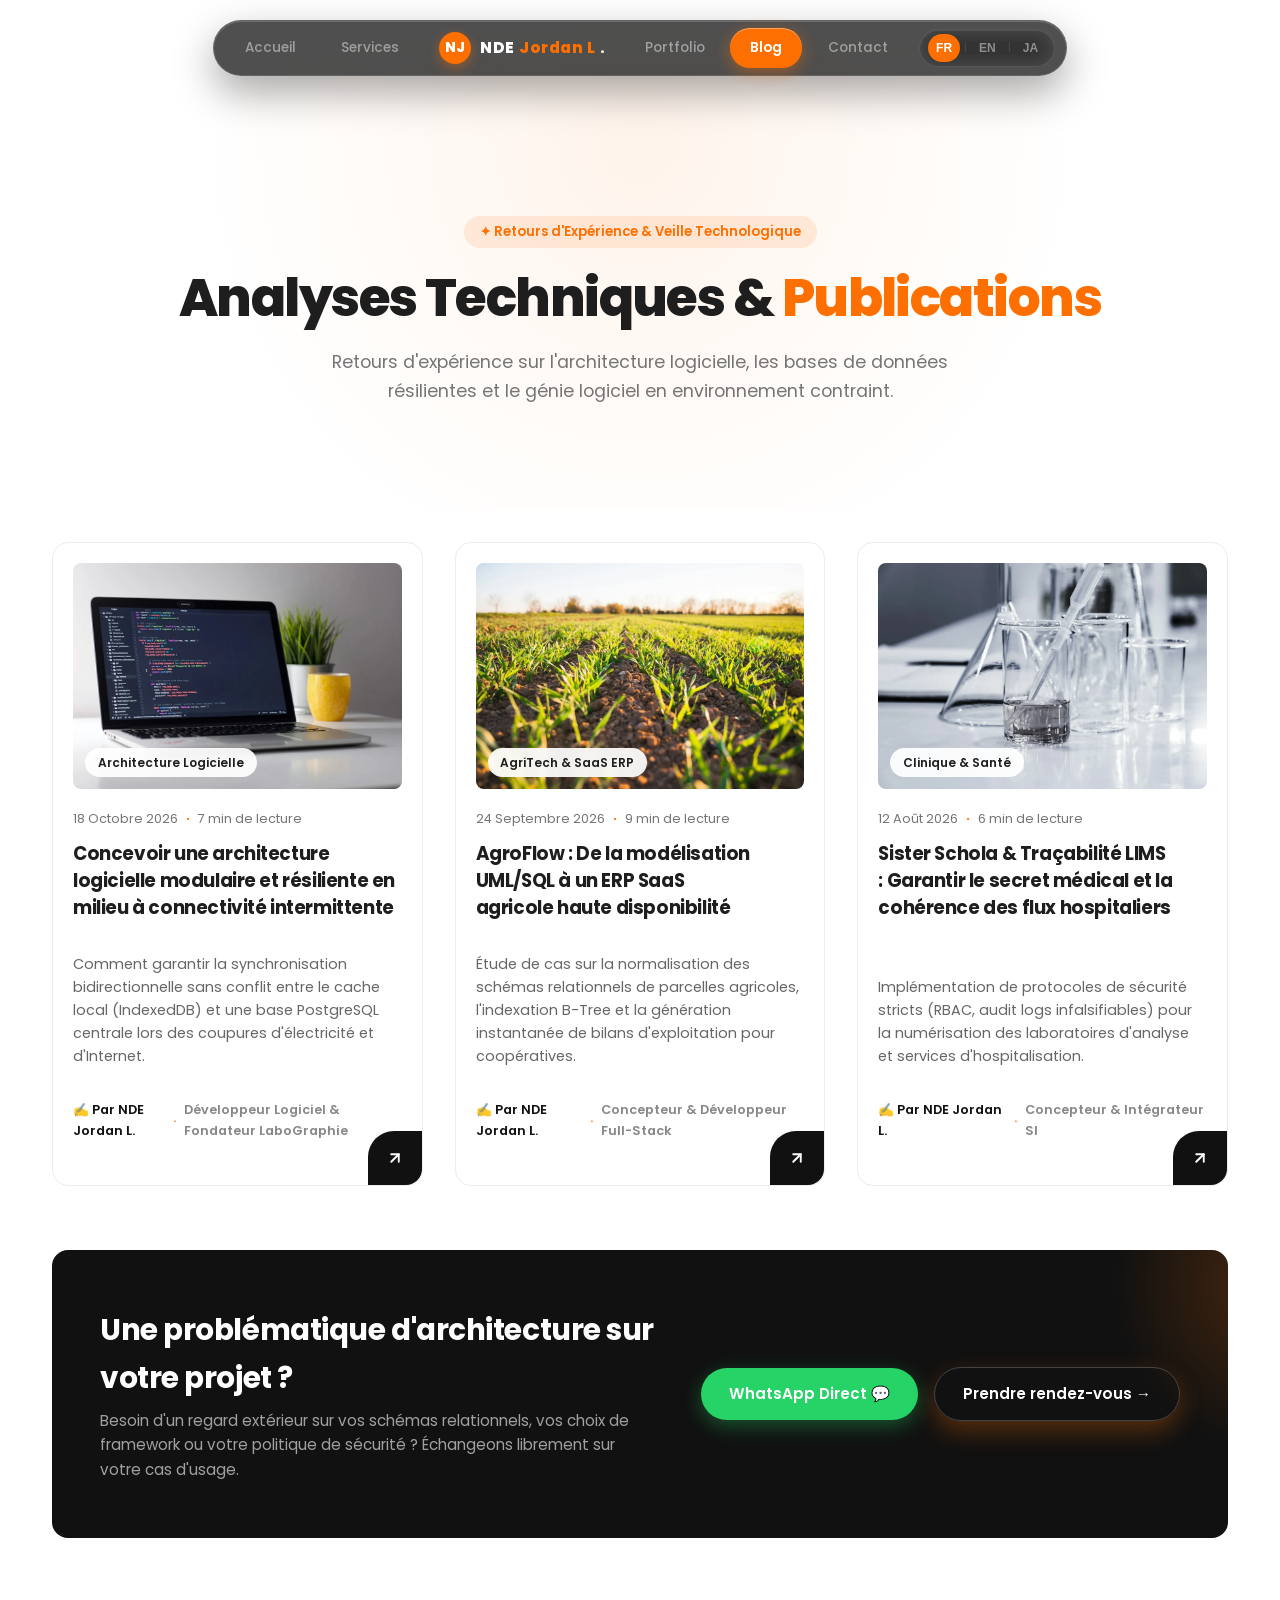
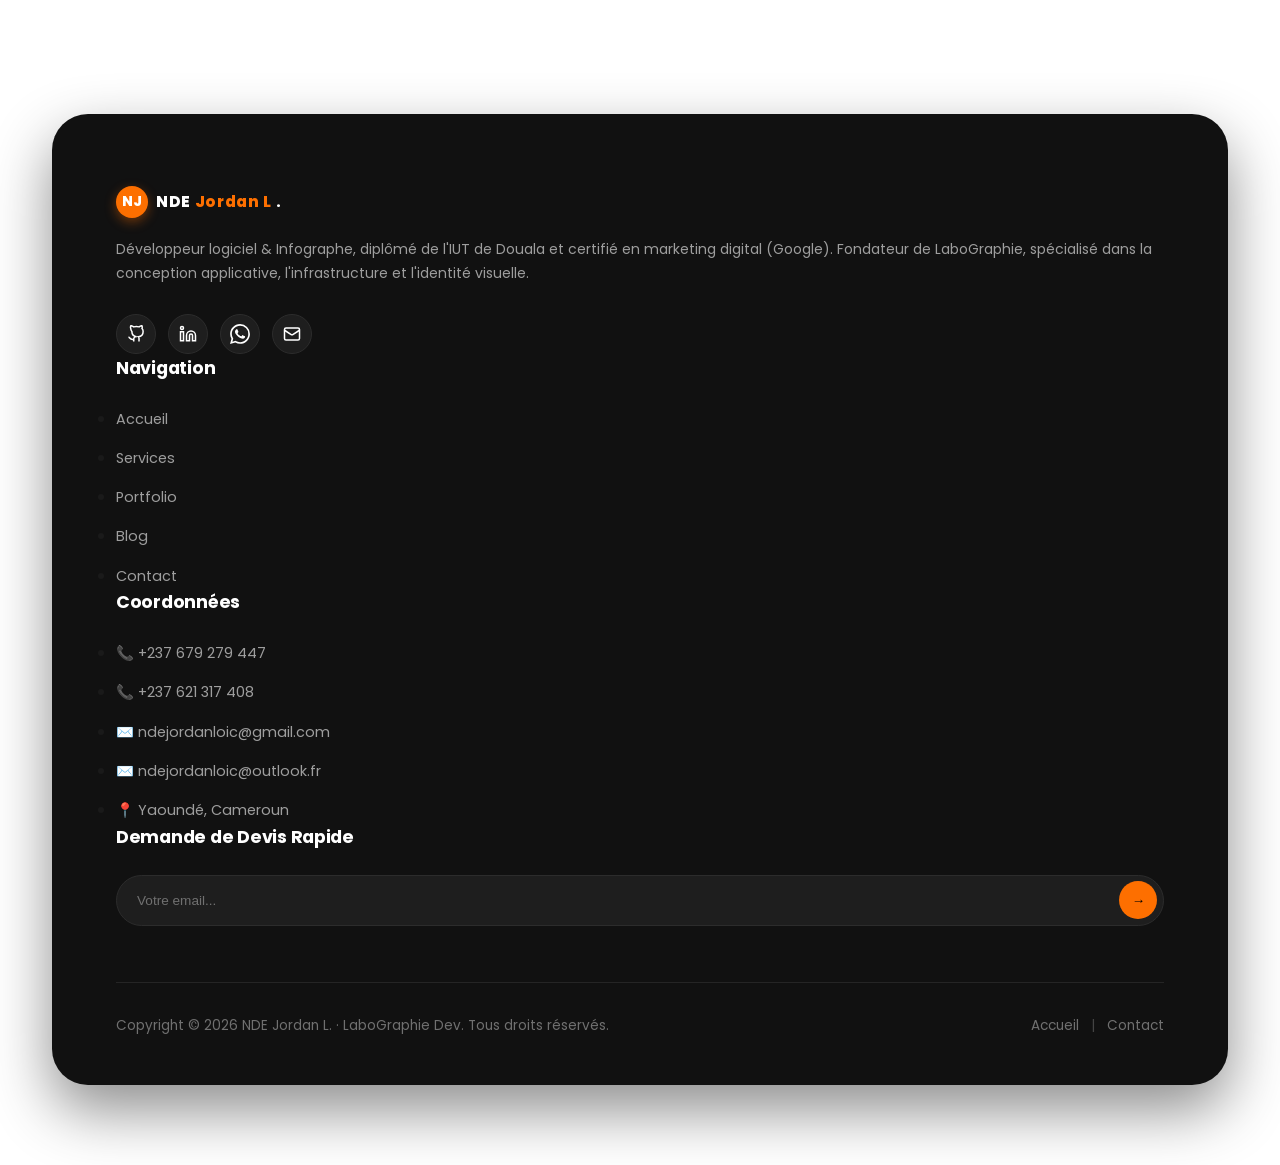
==== commit 57022d4c: "feat(portfolio): consolidation Lots 1-6D, i18n FR/EN/JA, WebP/SEO, chronologie officielle et finitio" ====
--- a/blog.html
+++ b/blog.html
@@ -6,12 +6,37 @@
   <title>Blog & Publications Tech — NDE Jordan L. · Technologue & Développeur Full-Stack</title>
   <meta name="description" content="Articles techniques, retours d'expérience et analyses d'architecture logicielle par NDE Jordan L. : ERP SaaS résilient, intégrité des données de santé et modélisation SQL.">
   
+  <!-- Favicon & Touch Icons -->
+  <link rel="icon" type="image/x-icon" href="favicon.ico">
+  <link rel="icon" type="image/png" sizes="32x32" href="favicon-32x32.png">
+  <link rel="icon" type="image/png" sizes="16x16" href="favicon-16x16.png">
+  <link rel="apple-touch-icon" sizes="180x180" href="apple-touch-icon.png">
+
+  <!-- Open Graph / Facebook / LinkedIn -->
+  <meta property="og:type" content="website">
+  <meta property="og:site_name" content="NDE Jordan L. Portfolio">
+  <meta property="og:locale" content="fr_FR">
+  <meta property="og:title" content="Blog &amp; Publications Tech — NDE Jordan L. · Technologue &amp; Développeur Full-Stack">
+  <meta property="og:description" content="Articles techniques, retours d'expérience et analyses d'architecture logicielle par NDE Jordan L. : ERP SaaS résilient, intégrité des données de santé et modélisation SQL.">
+  <meta property="og:image" content="rsc/img/blog_architecture.webp">
+
+  <!-- Twitter Card -->
+  <meta name="twitter:card" content="summary_large_image">
+  <meta name="twitter:title" content="Blog &amp; Publications Tech — NDE Jordan L. · Technologue &amp; Développeur Full-Stack">
+  <meta name="twitter:description" content="Articles techniques, retours d'expérience et analyses d'architecture logicielle par NDE Jordan L.">
+  <meta name="twitter:image" content="rsc/img/blog_architecture.webp">
+
+  <!-- URL canonique (À confirmer lors du déploiement en production - Lot 7) -->
+  <!-- <link rel="canonical" href="https://ndejordanloic.com/blog.html"> -->
+  
   <link rel="preconnect" href="https://fonts.googleapis.com">
   <link rel="preconnect" href="https://fonts.gstatic.com" crossorigin>
   <link href="https://fonts.googleapis.com/css2?family=Poppins:ital,wght@0,300;0,400;0,500;0,600;0,700;0,800;1,400&display=swap" rel="stylesheet">
   <link rel="stylesheet" href="css/style.css">
 </head>
 <body class="page-blog">
+  <!-- Lien d'évitement accessible (WCAG 2.4.1) -->
+  <a href="#main-content" class="skip-link" data-i18n="aria.skipToContent">Passer au contenu principal</a>
 
   <!-- =========================================================================
        HEADER NAVIGATION PARTAGÉ (Figma 1:1)
@@ -37,11 +62,13 @@
         <a href="blog.html" class="nav-item active" data-i18n="nav.blog">Blog</a>
         <a href="contact.html" class="nav-item" data-i18n="nav.contact">Contact</a>
 
-        <!-- Sélecteur Bilingue discret FR / EN -->
-        <div class="lang-switch-wrap" role="group" aria-label="Langue / Language">
-          <button class="lang-btn active" data-lang="fr">FR</button>
+        <!-- Sélecteur Trilingue discret FR / EN / JA -->
+        <div class="lang-switch-wrap" role="group" aria-label="Choix de la langue" data-i18n-aria-label="aria.langSelect">
+          <button type="button" class="lang-btn active" data-lang="fr" aria-label="Passer en Français" data-i18n-aria-label="aria.langFr">FR</button>
           <span class="lang-sep">|</span>
-          <button class="lang-btn" data-lang="en">EN</button>
+          <button type="button" class="lang-btn" data-lang="en" aria-label="Switch to English" data-i18n-aria-label="aria.langEn">EN</button>
+          <span class="lang-sep">|</span>
+          <button type="button" class="lang-btn" data-lang="ja" aria-label="日本語に切り替え" data-i18n-aria-label="aria.langJa">JA</button>
         </div>
       </nav>
 
@@ -52,18 +79,18 @@
     </div>
   </header>
 
-  <main>
+  <main id="main-content">
     <!-- =========================================================================
          1. HERO DE LA PAGE BLOG
          ========================================================================= -->
     <section class="subpage-hero">
       <div class="container">
-        <span class="subpage-badge">✦ Retours d'Expérience &amp; Veille Technologique</span>
+        <span class="subpage-badge" data-i18n="blog.heroBadge">✦ Retours d'Expérience &amp; Veille Technologique</span>
         <h1 class="subpage-title">
-          Blog &amp; <span class="text-orange">Publications Techniques</span>
+          <span data-i18n="blog.pageTitlePre">Analyses Techniques &amp;</span> <span class="text-orange" data-i18n="blog.pageTitleOrange">Publications</span>
         </h1>
-        <p class="subpage-desc">
-          Retours d'expérience du terrain, méthodologies de modélisation relationnelle MERISE/UML, résilience des systèmes offline-first et bonnes pratiques d'ingénierie logicielle par NDE Jordan L.
+        <p class="subpage-desc" data-i18n="blog.pageSubtitle">
+          Retours d'expérience sur l'architecture logicielle, les bases de données résilientes et le génie logiciel en environnement contraint.
         </p>
       </div>
     </section>
@@ -79,27 +106,27 @@
           <!-- Article 1: Architecture Modulaire & Résilience -->
           <article class="blog-card">
             <div class="blog-img-wrap">
-              <img src="rsc/img/blog_architecture.jpg" alt="Architecture Logicielle Modulaire" class="blog-img" loading="lazy">
-              <span class="blog-tag-pill">Architecture Logicielle</span>
+              <img src="rsc/img/blog_architecture.webp" alt="Architecture Logicielle Modulaire" class="blog-img" width="1000" height="667" loading="lazy" decoding="async">
+              <span class="blog-tag-pill" data-i18n="blog.a1Tag">Architecture Logicielle</span>
             </div>
             <div class="blog-meta-row">
-              <span class="blog-date">18 Octobre 2026</span>
+              <span class="blog-date" data-i18n="blog.a1Date">18 Octobre 2026</span>
               <span class="blog-dot-orange">•</span>
-              <span class="blog-read-time">7 min de lecture</span>
-            </div>
-            <h2 class="blog-title">
+              <span class="blog-read-time" data-i18n="blog.readTime7">7 min de lecture</span>
+            </div>
+            <h2 class="blog-title" data-i18n="blog.a1Title">
               Concevoir une architecture logicielle modulaire et résiliente en milieu à connectivité intermittente
             </h2>
-            <p style="font-size: 0.9rem; color: #666; line-height: 1.6; margin-bottom: 2rem;">
+            <p style="font-size: 0.9rem; color: #666; line-height: 1.6; margin-bottom: 2rem;" data-i18n="blog.a1Desc">
               Comment garantir la synchronisation bidirectionnelle sans conflit entre le cache local (IndexedDB) et une base PostgreSQL centrale lors des coupures d'électricité et d'Internet.
             </p>
             <div style="font-size: 0.8rem; font-weight: 600; color: #111; margin-bottom: 1.5rem; display: flex; align-items: center; gap: 0.5rem;">
-              <span>✍️ Par NDE Jordan L.</span>
+              <span data-i18n="blog.authorBy">✍️ Par NDE Jordan L.</span>
               <span style="color: var(--figma-orange);">·</span>
-              <span style="color: #888;">Lead Developer</span>
-            </div>
-            <a href="https://wa.me/237679279447?text=Bonjour%20Jordan,%20j'ai%20lu%20votre%20article%20sur%20l'architecture%20modulaire%20et%20souhaite%20en%20discuter." target="_blank" rel="noopener noreferrer" class="blog-arrow-btn" aria-label="Échanger sur cet article">
-              <svg width="18" height="18" viewBox="0 0 24 24" fill="none" stroke="#FFFFFF" stroke-width="2.5" stroke-linecap="round" stroke-linejoin="round">
+              <span style="color: #888;" data-i18n="blog.authorRole1">Développeur Logiciel &amp; Fondateur LaboGraphie</span>
+            </div>
+            <a href="article-detail.html?id=architecture-modulaire" class="blog-arrow-btn" aria-label="Lire l'article complet" data-i18n-aria-label="blog.readMore">
+              <svg aria-hidden="true" width="18" height="18" viewBox="0 0 24 24" fill="none" stroke="#FFFFFF" stroke-width="2.5" stroke-linecap="round" stroke-linejoin="round">
                 <line x1="7" y1="17" x2="17" y2="7"></line>
                 <polyline points="7 7 17 7 17 17"></polyline>
               </svg>
@@ -109,27 +136,27 @@
           <!-- Article 2: AgroFlow ERP & Modélisation SQL -->
           <article class="blog-card">
             <div class="blog-img-wrap">
-              <img src="rsc/img/blog_agritech.jpg" alt="AgroFlow SaaS ERP Architecture" class="blog-img" loading="lazy">
-              <span class="blog-tag-pill">AgriTech &amp; SaaS ERP</span>
+              <img src="rsc/img/blog_agritech.webp" alt="AgroFlow SaaS ERP Architecture" class="blog-img" width="1000" height="665" loading="lazy" decoding="async">
+              <span class="blog-tag-pill" data-i18n="blog.a2Tag">AgriTech &amp; SaaS ERP</span>
             </div>
             <div class="blog-meta-row">
-              <span class="blog-date">24 Septembre 2026</span>
+              <span class="blog-date" data-i18n="blog.a2Date">24 Septembre 2026</span>
               <span class="blog-dot-orange">•</span>
-              <span class="blog-read-time">9 min de lecture</span>
-            </div>
-            <h2 class="blog-title">
+              <span class="blog-read-time" data-i18n="blog.readTime9">9 min de lecture</span>
+            </div>
+            <h2 class="blog-title" data-i18n="blog.a2Title">
               AgroFlow : De la modélisation UML/SQL à un ERP SaaS agricole haute disponibilité
             </h2>
-            <p style="font-size: 0.9rem; color: #666; line-height: 1.6; margin-bottom: 2rem;">
+            <p style="font-size: 0.9rem; color: #666; line-height: 1.6; margin-bottom: 2rem;" data-i18n="blog.a2Desc">
               Étude de cas sur la normalisation des schémas relationnels de parcelles agricoles, l'indexation B-Tree et la génération instantanée de bilans d'exploitation pour coopératives.
             </p>
             <div style="font-size: 0.8rem; font-weight: 600; color: #111; margin-bottom: 1.5rem; display: flex; align-items: center; gap: 0.5rem;">
-              <span>✍️ Par NDE Jordan L.</span>
+              <span data-i18n="blog.authorBy">✍️ Par NDE Jordan L.</span>
               <span style="color: var(--figma-orange);">·</span>
-              <span style="color: #888;">Architecte Logiciel</span>
-            </div>
-            <a href="https://wa.me/237679279447?text=Bonjour%20Jordan,%20j'ai%20lu%20votre%20article%20sur%20AgroFlow%20et%20souhaite%20en%20discuter." target="_blank" rel="noopener noreferrer" class="blog-arrow-btn" aria-label="Échanger sur cet article">
-              <svg width="18" height="18" viewBox="0 0 24 24" fill="none" stroke="#FFFFFF" stroke-width="2.5" stroke-linecap="round" stroke-linejoin="round">
+              <span style="color: #888;" data-i18n="blog.authorRole2">Concepteur &amp; Développeur Full-Stack</span>
+            </div>
+            <a href="article-detail.html?id=agroflow-erp" class="blog-arrow-btn" aria-label="Lire l'article complet" data-i18n-aria-label="blog.readMore">
+              <svg aria-hidden="true" width="18" height="18" viewBox="0 0 24 24" fill="none" stroke="#FFFFFF" stroke-width="2.5" stroke-linecap="round" stroke-linejoin="round">
                 <line x1="7" y1="17" x2="17" y2="7"></line>
                 <polyline points="7 7 17 7 17 17"></polyline>
               </svg>
@@ -139,27 +166,27 @@
           <!-- Article 3: Sister Schola & Traçabilité LIMS -->
           <article class="blog-card">
             <div class="blog-img-wrap">
-              <img src="rsc/img/blog_lims.jpg" alt="Traçabilité LIMS Clinique" class="blog-img" loading="lazy">
-              <span class="blog-tag-pill">Clinique &amp; Santé</span>
+              <img src="rsc/img/blog_lims.webp" alt="Traçabilité LIMS Clinique" class="blog-img" width="1000" height="667" loading="lazy" decoding="async">
+              <span class="blog-tag-pill" data-i18n="blog.a3Tag">Clinique &amp; Santé</span>
             </div>
             <div class="blog-meta-row">
-              <span class="blog-date">12 Août 2026</span>
+              <span class="blog-date" data-i18n="blog.a3Date">12 Août 2026</span>
               <span class="blog-dot-orange">•</span>
-              <span class="blog-read-time">6 min de lecture</span>
-            </div>
-            <h2 class="blog-title">
+              <span class="blog-read-time" data-i18n="blog.readTime6">6 min de lecture</span>
+            </div>
+            <h2 class="blog-title" data-i18n="blog.a3Title">
               Sister Schola &amp; Traçabilité LIMS : Garantir le secret médical et la cohérence des flux hospitaliers
             </h2>
-            <p style="font-size: 0.9rem; color: #666; line-height: 1.6; margin-bottom: 2rem;">
+            <p style="font-size: 0.9rem; color: #666; line-height: 1.6; margin-bottom: 2rem;" data-i18n="blog.a3Desc">
               Implémentation de protocoles de sécurité stricts (RBAC, audit logs infalsifiables) pour la numérisation des laboratoires d'analyse et services d'hospitalisation.
             </p>
             <div style="font-size: 0.8rem; font-weight: 600; color: #111; margin-bottom: 1.5rem; display: flex; align-items: center; gap: 0.5rem;">
-              <span>✍️ Par NDE Jordan L.</span>
+              <span data-i18n="blog.authorBy">✍️ Par NDE Jordan L.</span>
               <span style="color: var(--figma-orange);">·</span>
-              <span style="color: #888;">Consultant IT</span>
-            </div>
-            <a href="https://wa.me/237679279447?text=Bonjour%20Jordan,%20j'ai%20lu%20votre%20article%20sur%20la%20tra%C3%A7abilit%C3%A9%20LIMS%20et%20souhaite%20en%20discuter." target="_blank" rel="noopener noreferrer" class="blog-arrow-btn" aria-label="Échanger sur cet article">
-              <svg width="18" height="18" viewBox="0 0 24 24" fill="none" stroke="#FFFFFF" stroke-width="2.5" stroke-linecap="round" stroke-linejoin="round">
+              <span style="color: #888;" data-i18n="blog.authorRole3">Concepteur &amp; Intégrateur SI</span>
+            </div>
+            <a href="article-detail.html?id=sister-schola" class="blog-arrow-btn" aria-label="Lire l'article complet" data-i18n-aria-label="blog.readMore">
+              <svg aria-hidden="true" width="18" height="18" viewBox="0 0 24 24" fill="none" stroke="#FFFFFF" stroke-width="2.5" stroke-linecap="round" stroke-linejoin="round">
                 <line x1="7" y1="17" x2="17" y2="7"></line>
                 <polyline points="7 7 17 7 17 17"></polyline>
               </svg>
@@ -171,16 +198,16 @@
         <!-- BANNIÈRE D'ÉCHANGE TECHNIQUE & NEWSLETTER -->
         <div class="blog-newsletter-banner">
           <div class="blog-newsletter-text">
-            <h3>Une problématique d'architecture sur votre projet ?</h3>
-            <p>
+            <h3 data-i18n="blog.discussBoxTitle">Une problématique d'architecture sur votre projet ?</h3>
+            <p data-i18n="blog.discussBoxDesc">
               Besoin d'un regard extérieur sur vos schémas relationnels, vos choix de framework ou votre politique de sécurité ? Échangeons librement sur votre cas d'usage.
             </p>
           </div>
           <div class="blog-newsletter-actions">
-            <a href="https://wa.me/237679279447?text=Bonjour%20Jordan,%20j'aimerais%20votre%20avis%20technique%20sur%20un%20projet%20logiciel." target="_blank" rel="noopener noreferrer" class="btn-banner-whatsapp">
+            <a href="https://wa.me/237679279447?text=Bonjour%20Jordan,%20j'aimerais%20votre%20avis%20technique%20sur%20un%20projet%20logiciel." target="_blank" rel="noopener noreferrer" class="btn-banner-whatsapp" data-i18n="blog.btnWhatsappDirect">
               WhatsApp Direct 💬
             </a>
-            <a href="contact.html" class="btn-banner-contact">
+            <a href="contact.html" class="btn-banner-contact" data-i18n="blog.discussBoxBtn">
               Prendre rendez-vous &rarr;
             </a>
           </div>
@@ -209,52 +236,52 @@
               </span>
             </div>
             <p class="footer-brand-desc" data-i18n="footer.bio">
-              Technologue en Génie Logiciel &amp; Systèmes d'Information, certifié Ateliers Google. Spécialisé dans la conception logicielle, la maintenance d'infrastructures et l'infographie.
+              Développeur logiciel &amp; Infographe, diplômé de l'IUT de Douala et certifié en marketing digital (Google). Fondateur de LaboGraphie, spécialisé dans la conception applicative, l'infrastructure et l'identité visuelle.
             </p>
             <div class="footer-social-icons">
               <a href="https://github.com/Nadroj-ciol" target="_blank" rel="noopener noreferrer" class="social-circle" aria-label="GitHub">
-                <svg width="18" height="18" viewBox="0 0 24 24" fill="none" stroke="currentColor" stroke-width="2"><path d="M9 19c-5 1.5-5-2.5-7-3m14 6v-3.87a3.37 3.37 0 0 0-.94-2.61c3.14-.35 6.44-1.54 6.44-7A5.44 5.44 0 0 0 20 4.77 5.07 5.07 0 0 0 19.91 1S18.73.65 16 2.48a13.38 13.38 0 0 0-7 0C6.27.65 5.09 1 5.09 1A5.07 5.07 0 0 0 5 4.77a5.44 5.44 0 0 0 1.5 3.78c0 5.42 3.3 6.61 6.44 7A3.37 3.37 0 0 0 9 18.13V22"></path></svg>
+                <svg aria-hidden="true" width="18" height="18" viewBox="0 0 24 24" fill="none" stroke="currentColor" stroke-width="2"><path d="M9 19c-5 1.5-5-2.5-7-3m14 6v-3.87a3.37 3.37 0 0 0-.94-2.61c3.14-.35 6.44-1.54 6.44-7A5.44 5.44 0 0 0 20 4.77 5.07 5.07 0 0 0 19.91 1S18.73.65 16 2.48a13.38 13.38 0 0 0-7 0C6.27.65 5.09 1 5.09 1A5.07 5.07 0 0 0 5 4.77a5.44 5.44 0 0 0 1.5 3.78c0 5.42 3.3 6.61 6.44 7A3.37 3.37 0 0 0 9 18.13V22"></path></svg>
               </a>
               <a href="https://www.linkedin.com/in/jordan-lo%C3%AFc-nde-63b041427/" target="_blank" rel="noopener noreferrer" class="social-circle" aria-label="LinkedIn">
-                <svg width="18" height="18" viewBox="0 0 24 24" fill="none" stroke="currentColor" stroke-width="2"><path d="M16 8a6 6 0 0 1 6 6v7h-4v-7a2 2 0 0 0-2-2 2 2 0 0 0-2 2v7h-4v-7a6 6 0 0 1 6-6z"></path><rect x="2" y="9" width="4" height="12"></rect><circle cx="4" cy="4" r="2"></circle></svg>
+                <svg aria-hidden="true" width="18" height="18" viewBox="0 0 24 24" fill="none" stroke="currentColor" stroke-width="2"><path d="M16 8a6 6 0 0 1 6 6v7h-4v-7a2 2 0 0 0-2-2 2 2 0 0 0-2 2v7h-4v-7a6 6 0 0 1 6-6z"></path><rect x="2" y="9" width="4" height="12"></rect><circle cx="4" cy="4" r="2"></circle></svg>
               </a>
               <a href="https://wa.me/237679279447?text=Bonjour%20Jordan,%20j'ai%20consult%C3%A9%20votre%20blog%20et%20souhaite%20%C3%A9changer%20avec%20vous." target="_blank" rel="noopener noreferrer" class="social-circle social-whatsapp" aria-label="WhatsApp Jordan L.">
-                <svg width="20" height="20" viewBox="0 0 24 24" fill="currentColor">
+                <svg aria-hidden="true" width="20" height="20" viewBox="0 0 24 24" fill="currentColor">
                   <path d="M17.472 14.382c-.297-.149-1.758-.867-2.03-.967-.273-.099-.471-.148-.67.15-.197.297-.767.966-.94 1.164-.173.199-.347.223-.644.075-.297-.15-1.255-.463-2.39-1.475-.883-.788-1.48-1.761-1.653-2.059-.173-.297-.018-.458.13-.606.134-.133.298-.347.446-.52.149-.174.198-.298.298-.497.099-.198.05-.371-.025-.52-.075-.149-.669-1.612-.916-2.207-.242-.579-.487-.5-.669-.51-.173-.008-.371-.01-.57-.01-.198 0-.52.074-.792.372-.272.297-1.04 1.016-1.04 2.479 0 1.462 1.065 2.875 1.213 3.074.149.198 2.096 3.2 5.077 4.487.709.306 1.262.489 1.694.625.712.227 1.36.195 1.871.118.571-.085 1.758-.719 2.006-1.413.248-.694.248-1.289.173-1.413-.074-.124-.272-.198-.57-.347m-5.421 7.403h-.004a9.87 9.87 0 01-5.031-1.378l-.361-.214-3.741.982.998-3.648-.235-.374a9.86 9.86 0 01-1.51-5.26c.001-5.45 4.436-9.884 9.888-9.884 2.64 0 5.122 1.03 6.988 2.898a9.825 9.825 0 012.893 6.994c-.003 5.45-4.437 9.884-9.885 9.884m8.413-18.297A11.815 11.815 0 0012.05 0C5.495 0 .16 5.335.157 11.892c0 2.096.547 4.142 1.588 5.945L.057 24l6.305-1.654a11.882 11.882 0 005.683 1.448h.005c6.554 0 11.89-5.335 11.893-11.893a11.821 11.821 0 00-3.48-8.413Z"/>
                 </svg>
               </a>
               <a href="mailto:ndejordanloic@gmail.com" class="social-circle" aria-label="Email Jordan L.">
-                <svg width="18" height="18" viewBox="0 0 24 24" fill="none" stroke="currentColor" stroke-width="2"><rect x="2" y="4" width="20" height="16" rx="2"></rect><path d="m22 7-8.97 5.7a1.94 1.94 0 0 1-2.06 0L2 7"></path></svg>
+                <svg aria-hidden="true" width="18" height="18" viewBox="0 0 24 24" fill="none" stroke="currentColor" stroke-width="2"><rect x="2" y="4" width="20" height="16" rx="2"></rect><path d="m22 7-8.97 5.7a1.94 1.94 0 0 1-2.06 0L2 7"></path></svg>
               </a>
             </div>
           </div>
 
           <div class="footer-col col-nav">
-            <h4 class="footer-col-title">Navigation</h4>
+            <h4 class="footer-col-title" data-i18n="footer.navTitle">Navigation</h4>
             <ul class="footer-links-list">
-              <li><a href="index.html">Accueil</a></li>
-              <li><a href="services.html">Services</a></li>
-              <li><a href="portfolio.html">Portfolio</a></li>
-              <li><a href="blog.html">Blog</a></li>
-              <li><a href="contact.html">Contact</a></li>
+              <li><a href="index.html" data-i18n="nav.home">Accueil</a></li>
+              <li><a href="services.html" data-i18n="nav.services">Services</a></li>
+              <li><a href="portfolio.html" data-i18n="nav.projects">Portfolio</a></li>
+              <li><a href="blog.html" data-i18n="nav.blog">Blog</a></li>
+              <li><a href="contact.html" data-i18n="nav.contact">Contact</a></li>
             </ul>
           </div>
 
           <div class="footer-col col-contact">
-            <h4 class="footer-col-title">Coordonnées</h4>
+            <h4 class="footer-col-title" data-i18n="footer.contactTitle">Coordonnées</h4>
             <ul class="footer-links-list contact-list">
               <li><span>📞 +237 679 279 447</span></li>
               <li><span>📞 +237 621 317 408</span></li>
               <li><span>✉️ ndejordanloic@gmail.com</span></li>
               <li><span>✉️ ndejordanloic@outlook.fr</span></li>
-              <li><span>📍 Yaoundé, Cameroun</span></li>
+              <li data-i18n="footer.location"><span>📍 Yaoundé, Cameroun</span></li>
             </ul>
           </div>
 
           <div class="footer-col col-newsletter">
-            <h4 class="footer-col-title">Demande de Devis Rapide</h4>
+            <h4 class="footer-col-title" data-i18n="footer.quickQuote">Demande de Devis Rapide</h4>
             <form class="footer-newsletter-form" onsubmit="event.preventDefault(); window.location.href='contact.html';">
-              <input type="email" placeholder="Votre email..." class="footer-email-input" required>
+              <input type="email" placeholder="Votre email..." data-i18n-placeholder="footer.placeholder" class="footer-email-input" required aria-label="Votre adresse email" data-i18n-aria-label="aria.newsletterEmail">
               <button type="submit" class="footer-email-btn" aria-label="Continuer">&rarr;</button>
             </form>
           </div>
@@ -264,11 +291,11 @@
         <div class="footer-card-divider subtle"></div>
 
         <div class="footer-card-bottom">
-          <p class="footer-copyright">Copyright &copy; 2026 NDE Jordan L. · LaboGraphie Dev. Tous droits réservés.</p>
+          <p class="footer-copyright" data-i18n="footer.copyright">Copyright &copy; 2026 NDE Jordan L. · LaboGraphie Dev. Tous droits réservés.</p>
           <div class="footer-legal-links">
-            <a href="index.html">Accueil</a>
+            <a href="index.html" data-i18n="nav.home">Accueil</a>
             <span class="sep">|</span>
-            <a href="contact.html">Contact</a>
+            <a href="contact.html" data-i18n="nav.contact">Contact</a>
           </div>
         </div>
 
--- a/css/style.css
+++ b/css/style.css
@@ -24,33 +24,143 @@
 }
 
 :root {
-  --figma-orange: #FD6F00;
-  --figma-orange-hover: #E56300;
+  /* =========================================================================
+     1. PALETTE CHROMATIQUE SÉMANTIQUE (DESIGN SYSTEM V2)
+     ========================================================================= */
+  /* Couleurs Principales & Signature */
+  --color-primary: #FD6F00;
+  --color-primary-hover: #E56300;
+  --color-primary-accessible: #C45500; /* WCAG 2.2 AA (4.6:1 sur fond blanc) */
+  --color-primary-light: rgba(253, 111, 0, 0.08);
+  --color-primary-glow: rgba(253, 111, 0, 0.25);
+  --color-accent: #FD6F00;
+
+  /* Surfaces & Fonds */
+  --color-bg: #FFFFFF;
+  --color-bg-subtle: #F9FAFC;
+  --color-surface: #FFFFFF;
+  --color-surface-hover: #F6F7FA;
+  --color-surface-card: #FFFFFF;
+
+  /* Nuances Sombres (Dark Surface Néo-Brutaliste) */
+  --color-secondary: #111111;
+  --color-secondary-surface: #1B1B1B;
+  --color-secondary-hover: #262626;
+  --color-secondary-border: #333333;
+
+  /* Textes & Typographie */
+  --color-text-primary: #1A1A1A;
+  --color-text-secondary: #666666;
+  --color-text-muted: #757575;
+  --color-text-inverse: #FFFFFF;
+  --color-text-inverse-muted: #A0A0A0;
+
+  /* Bordures */
+  --color-border: #E8E8E8;
+  --color-border-subtle: #F0F0F0;
+  --color-border-strong: #DCDCDC;
+
+  /* États Sémantiques */
+  --color-success: #25D366;
+  --color-error: #E53935;
+  --color-focus: var(--color-primary);
+
+  /* Alias de compatibilité descendante Figma 1:1 */
+  --figma-orange: var(--color-primary);
+  --figma-orange-hover: var(--color-primary-hover);
   --figma-orange-light: #FFEDE0;
-  --figma-dark: #111111;
-  --figma-dark-card: #1B1B1B;
-  --figma-pill-bg: #111111;
-  --figma-text-dark: #1E1E1E;
-  --figma-text-muted: #757575;
+  --figma-dark: var(--color-secondary);
+  --figma-dark-card: var(--color-secondary-surface);
+  --figma-pill-bg: var(--color-secondary);
+  --figma-text-dark: var(--color-text-primary);
+  --figma-text-muted: var(--color-text-muted);
   --figma-text-light: #F5F5F5;
-  --figma-bg-page: #FFFFFF;
-  --figma-bg-subtle: #F9FAFC;
-  --figma-border: #E8E8E8;
-
-  --font-main: 'Poppins', -apple-system, BlinkMacSystemFont, "Segoe UI", Roboto, sans-serif;
-  --font-text: 'Inter', var(--font-main);
-
+  --figma-bg-page: var(--color-bg);
+  --figma-bg-subtle: var(--color-bg-subtle);
+  --figma-border: var(--color-border);
+
+  /* =========================================================================
+     2. ÉCHELLE TYPOGRAPHIQUE & POLICES
+     ========================================================================= */
+  --font-primary: 'Poppins', -apple-system, BlinkMacSystemFont, "Segoe UI", Roboto, sans-serif;
+  --font-secondary: 'Inter', var(--font-primary);
+  --font-main: var(--font-primary);
+  --font-text: var(--font-secondary);
+
+  /* Tailles modulaires */
+  --text-2xs: 0.7rem;      /* 11px */
+  --text-xs: 0.75rem;      /* 12px */
+  --text-sm: 0.875rem;     /* 14px */
+  --text-base: 1rem;       /* 16px */
+  --text-md: 1.125rem;     /* 18px */
+  --text-lg: 1.25rem;      /* 20px */
+  --text-xl: 1.5rem;       /* 24px */
+  --text-2xl: 2rem;        /* 32px */
+  --text-3xl: 2.75rem;     /* 44px */
+  --text-hero: clamp(2.35rem, 5vw, 3.5rem);
+
+  /* Graisses standardisées */
+  --font-weight-regular: 400;
+  --font-weight-medium: 500;
+  --font-weight-semibold: 600;
+  --font-weight-bold: 700;
+  --font-weight-black: 800;
+
+  /* =========================================================================
+     3. ÉCHELLE D'ESPACEMENT (GRILLE MODULAIRE DE 8px / 4px)
+     ========================================================================= */
+  --space-1: 0.25rem;     /* 4px */
+  --space-2: 0.5rem;      /* 8px */
+  --space-3: 0.75rem;     /* 12px */
+  --space-4: 1rem;        /* 16px */
+  --space-5: 1.25rem;     /* 20px */
+  --space-6: 1.5rem;      /* 24px */
+  --space-8: 2rem;        /* 32px */
+  --space-10: 2.5rem;     /* 40px */
+  --space-12: 3rem;       /* 48px */
+  --space-16: 4rem;       /* 64px */
+  --space-20: 5rem;       /* 80px */
+
+  /* =========================================================================
+     4. FORMES & RAYONS DE COURBURE
+     ========================================================================= */
+  --radius-xs: 4px;
+  --radius-sm: 8px;
+  --radius-md: 16px;
+  --radius-lg: 24px;
+  --radius-xl: 36px;
   --radius-pill: 9999px;
-  --radius-card-lg: 36px;
-  --radius-card-md: 24px;
-  --radius-card-sm: 16px;
-
+  
+  --radius-card-sm: var(--radius-sm);
+  --radius-card-md: var(--radius-md);
+  --radius-card-lg: var(--radius-xl);
+
+  /* =========================================================================
+     5. ÉLÉVATION & OMBRES PORTÉES
+     ========================================================================= */
+  --shadow-sm: 0 2px 8px rgba(0, 0, 0, 0.04);
+  --shadow-md: 0 10px 30px rgba(0, 0, 0, 0.07);
+  --shadow-lg: 0 20px 50px rgba(0, 0, 0, 0.12);
+  --shadow-dark: 0 25px 60px rgba(0, 0, 0, 0.45);
+  --shadow-orange: 0 10px 25px rgba(253, 111, 0, 0.3);
+  --shadow-dome: 0 30px 60px rgba(253, 111, 0, 0.25);
+  --shadow-card: var(--shadow-md);
+  --shadow-dark-card: var(--shadow-dark);
+
+  /* =========================================================================
+     6. CONTENEURS & LAYOUT
+     ========================================================================= */
+  --container-max: 1240px;
+  --container-padding: clamp(1rem, 4vw, 2rem);
+
+  /* =========================================================================
+     7. TRANSITIONS & MOTION
+     ========================================================================= */
+  --transition-fast: 0.18s cubic-bezier(0.16, 1, 0.3, 1);
+  --transition-normal: 0.28s cubic-bezier(0.16, 1, 0.3, 1);
+  --transition-slow: 0.45s cubic-bezier(0.16, 1, 0.3, 1);
   --ease-spring: cubic-bezier(0.34, 1.56, 0.64, 1);
   --ease-smooth: cubic-bezier(0.16, 1, 0.3, 1);
-
-  --shadow-dome: 0 30px 60px rgba(253, 111, 0, 0.25);
-  --shadow-card: 0 14px 40px rgba(0, 0, 0, 0.08);
-  --shadow-dark-card: 0 25px 60px rgba(0, 0, 0, 0.4);
 }
 
 body {
@@ -64,13 +174,17 @@
 
 .container {
   width: 100%;
-  max-width: 1240px;
+  max-width: var(--container-max);
   margin: 0 auto;
-  padding: 0 2rem;
+  padding: 0 var(--container-padding);
 }
 
 .text-orange {
   color: var(--figma-orange);
+}
+
+.text-orange-accessible {
+  color: var(--color-primary-accessible);
 }
 
 img {
@@ -83,6 +197,133 @@
   color: inherit;
   text-decoration: none;
   transition: all 0.25s ease;
+}
+
+/* ==========================================================================
+   ACCESSIBILITÉ UNIVERSELLE & ÉTATS INTERACTIFS (WCAG 2.2 AA)
+   ========================================================================== */
+:focus-visible {
+  outline: 2px solid var(--color-primary);
+  outline-offset: 3px;
+  transition: outline-offset var(--transition-fast);
+}
+
+button:disabled,
+.btn-disabled,
+[aria-disabled="true"] {
+  opacity: 0.55 !important;
+  cursor: not-allowed !important;
+  pointer-events: none !important;
+  transform: none !important;
+  box-shadow: none !important;
+}
+
+/* Accessibilité Sensorielle : Respect strict de prefers-reduced-motion */
+@media (prefers-reduced-motion: reduce) {
+  *, *::before, *::after {
+    animation-duration: 0.01ms !important;
+    animation-iteration-count: 1 !important;
+    transition-duration: 0.01ms !important;
+    scroll-behavior: auto !important;
+  }
+  .showcase-track,
+  .marquee-track,
+  .marquee-content,
+  .star-rotate,
+  .orange-dome {
+    animation: none !important;
+    transform: none !important;
+  }
+}
+
+/* ==========================================================================
+   SYSTÈME DE BOUTONS STANDARDISÉ (DESIGN SYSTEM V2)
+   ========================================================================== */
+.btn-primary-orange,
+.btn-primary,
+.btn-hire-orange,
+.btn-discuss-orange,
+.btn-banner-contact,
+.btn-detail-primary {
+  display: inline-flex;
+  align-items: center;
+  justify-content: center;
+  gap: 0.5rem;
+  background: var(--color-primary);
+  color: #FFFFFF !important;
+  font-family: var(--font-primary);
+  font-size: var(--text-sm);
+  font-weight: var(--font-weight-semibold);
+  padding: 0.85rem 1.85rem;
+  border-radius: var(--radius-pill);
+  border: 1px solid transparent;
+  cursor: pointer;
+  text-decoration: none;
+  box-shadow: var(--shadow-orange);
+  transition: all var(--transition-fast);
+}
+
+.btn-primary-orange:hover,
+.btn-primary:hover,
+.btn-hire-orange:hover,
+.btn-discuss-orange:hover,
+.btn-banner-contact:hover,
+.btn-detail-primary:hover {
+  background: var(--color-primary-hover);
+  color: #FFFFFF !important;
+  transform: translateY(-2px);
+  box-shadow: 0 14px 30px rgba(253, 111, 0, 0.4);
+}
+
+.btn-primary-orange:active,
+.btn-primary:active,
+.btn-hire-orange:active,
+.btn-discuss-orange:active,
+.btn-banner-contact:active,
+.btn-detail-primary:active {
+  transform: translateY(1px) scale(0.98);
+  box-shadow: 0 4px 12px rgba(253, 111, 0, 0.3);
+}
+
+.btn-outline-white,
+.btn-discuss-white,
+.btn-hire-outline,
+.btn-detail-github,
+.btn-see-all {
+  display: inline-flex;
+  align-items: center;
+  justify-content: center;
+  gap: 0.5rem;
+  background: transparent;
+  color: var(--color-text-primary);
+  border: 1.5px solid var(--color-border-strong);
+  font-family: var(--font-primary);
+  font-size: var(--text-sm);
+  font-weight: var(--font-weight-semibold);
+  padding: 0.8rem 1.75rem;
+  border-radius: var(--radius-pill);
+  cursor: pointer;
+  text-decoration: none;
+  transition: all var(--transition-fast);
+}
+
+.btn-outline-white:hover,
+.btn-discuss-white:hover,
+.btn-hire-outline:hover,
+.btn-detail-github:hover,
+.btn-see-all:hover {
+  border-color: var(--color-primary);
+  color: var(--color-primary);
+  background: var(--color-primary-light);
+  transform: translateY(-2px);
+}
+
+.btn-outline-white:active,
+.btn-discuss-white:active,
+.btn-hire-outline:active,
+.btn-detail-github:active,
+.btn-see-all:active {
+  transform: translateY(1px) scale(0.98);
 }
 
 /* --------------------------------------------------------------------------
@@ -229,9 +470,15 @@
   font-size: 0.75rem;
   font-weight: 700;
   cursor: pointer;
-  padding: 0.25rem 0.45rem;
+  padding: 0.25rem 0.5rem;
+  min-height: 28px;
+  min-width: 28px;
+  display: inline-flex;
+  align-items: center;
+  justify-content: center;
   border-radius: 4px;
   transition: all 0.2s ease;
+  touch-action: manipulation;
 }
 
 .lang-btn.active {
@@ -488,6 +735,24 @@
   box-shadow: var(--shadow-dark-card);
 }
 
+.services-fluid-waves {
+  position: absolute;
+  top: 0;
+  left: 0;
+  width: 100%;
+  height: 100%;
+  pointer-events: none;
+  z-index: 1;
+  overflow: hidden;
+  opacity: 0.9;
+}
+
+.services-fluid-waves svg {
+  width: 100%;
+  height: 100%;
+  display: block;
+}
+
 .sphere-deco {
   position: absolute;
   border-radius: 50%;
@@ -1016,7 +1281,11 @@
   font-weight: 500;
   color: #555555;
   cursor: pointer;
-  transition: all 0.25s var(--ease-spring);
+  min-height: 44px;
+  display: inline-flex;
+  align-items: center;
+  justify-content: center;
+  transition: all var(--transition-fast);
 }
 
 .tag-pill:hover {
@@ -1024,8 +1293,12 @@
   color: #1E1E1E;
 }
 
+.tag-pill:active {
+  transform: translateY(1px) scale(0.98);
+}
+
 .tag-pill.active {
-  background: var(--figma-orange);
+  background: var(--color-primary);
   color: #FFFFFF;
   font-weight: 600;
   box-shadow: 0 4px 14px rgba(253, 111, 0, 0.35);
@@ -1295,7 +1568,8 @@
   flex-direction: column;
   align-items: center;
   gap: 1.25rem;
-  margin-bottom: 2.5rem;
+  margin-top: 2.25rem;
+  margin-bottom: 2.25rem;
 }
 
 .portfolio-search-wrap {
@@ -2365,6 +2639,16 @@
 }
 
 @media (max-width: 768px) {
+  /* Empêche le zoom automatique iOS Safari (WCAG & ergonomie mobile) */
+  .form-input,
+  .form-select,
+  .form-textarea,
+  .footer-email-input,
+  .discuss-email-input,
+  #projectSearchInput {
+    font-size: 16px !important;
+  }
+
   .header-wrapper,
   .header-nav-wrapper {
     top: 0.75rem;
@@ -2386,6 +2670,21 @@
   .nav-pill.open {
     display: flex;
   }
+  .nav-pill.open .nav-logo {
+    order: -1;
+    margin-bottom: 0.5rem;
+    justify-content: center;
+  }
+
+  .nav-pill.open .lang-switch-wrap {
+    order: 10;
+    justify-content: center;
+    width: 100%;
+    margin-top: 0.5rem;
+    padding-top: 0.75rem;
+    border-top: 1px solid rgba(255, 255, 255, 0.1);
+  }
+
 
   .mobile-toggle {
     display: flex;
@@ -2431,6 +2730,78 @@
   }
 }
 
+/* --- Breakpoint Petit Mobile (320px à 480px) --- */
+@media (max-width: 480px) {
+
+  /* Empêche le zoom automatique iOS Safari */
+  .form-input,
+  .form-select,
+  .form-textarea,
+  .footer-email-input {
+    font-size: 16px !important;
+  }
+  .container {
+    padding: 0 1rem;
+  }
+
+  .hero-headline,
+  .services-title,
+  .section-heading-center,
+  .why-title,
+  .portfolio-heading,
+  .testi-title,
+  .discuss-headline,
+  .connect-title,
+  .blog-heading,
+  .subpage-title,
+  .project-detail-title {
+    font-size: clamp(1.65rem, 6.5vw, 2rem) !important;
+    word-break: break-word;
+  }
+
+  .subpage-hero {
+    padding: 6.5rem 0 2rem 0;
+  }
+
+  .subpage-desc,
+  .project-detail-summary {
+    font-size: var(--text-sm);
+  }
+
+  .project-detail-links {
+    flex-direction: column;
+    width: 100%;
+    gap: 0.75rem;
+  }
+
+  .project-detail-links a {
+    width: 100%;
+    text-align: center;
+    justify-content: center;
+  }
+
+  .contact-form-panel {
+    padding: 1.75rem 1rem;
+    border-radius: var(--radius-md);
+  }
+
+  .portfolio-stats-grid {
+    grid-template-columns: 1fr;
+    gap: 1rem;
+  }
+
+  .footer-dark-card {
+    padding: 2rem 1.25rem;
+    border-radius: var(--radius-lg);
+  }
+
+  .footer-bottom-row {
+    flex-direction: column;
+    text-align: center;
+    gap: 1rem;
+  }
+}
+
 /* --------------------------------------------------------------------------
    15. MULTI-PAGE ARCHITECTURE STYLES (Services, Portfolio, Blog, Contact, Projet Detail)
    -------------------------------------------------------------------------- */
@@ -2483,12 +2854,12 @@
 
 .service-catalog-card {
   background: #FFFFFF;
-  border: 1px solid #EBEBEB;
-  border-radius: var(--radius-card-sm);
-  padding: 2.5rem 2rem;
+  border: 1px solid #EAEAEA;
+  border-radius: var(--radius-card-md);
+  padding: 1.75rem 1.75rem 2rem 1.75rem;
   display: flex;
   flex-direction: column;
-  transition: all 0.35s var(--ease-spring);
+  transition: transform 0.35s var(--ease-spring), box-shadow 0.35s ease, border-color 0.25s ease;
   box-shadow: 0 4px 20px rgba(0, 0, 0, 0.03);
   position: relative;
   overflow: hidden;
@@ -2500,17 +2871,120 @@
   box-shadow: 0 16px 35px rgba(253, 111, 0, 0.12);
 }
 
+.service-catalog-visual {
+  aspect-ratio: 16 / 10;
+  border-radius: 12px;
+  overflow: hidden;
+  position: relative;
+  margin-bottom: 1.5rem;
+  background: #151515;
+  border: 1px solid rgba(0, 0, 0, 0.08);
+}
+
+.service-catalog-visual img {
+  width: 100%;
+  height: 100%;
+  object-fit: cover;
+  display: block;
+  transition: transform 0.4s var(--ease-spring);
+}
+
+.service-catalog-card:hover .service-catalog-visual img {
+  transform: scale(1.03);
+}
+
+.service-catalog-badge {
+  position: absolute;
+  bottom: 10px;
+  left: 10px;
+  background: rgba(17, 17, 17, 0.88);
+  backdrop-filter: blur(6px);
+  color: #FFFFFF;
+  font-size: 0.72rem;
+  font-weight: 600;
+  padding: 0.25rem 0.65rem;
+  border-radius: 999px;
+  border: 1px solid rgba(255, 255, 255, 0.15);
+  display: inline-flex;
+  align-items: center;
+  gap: 0.35rem;
+}
+
+.service-catalog-badge.badge-contextual {
+  background: rgba(30, 30, 30, 0.92);
+  color: #DDD;
+  border-color: rgba(253, 111, 0, 0.4);
+}
+
+.service-catalog-schematic {
+  width: 100%;
+  height: 100%;
+  padding: 1.25rem;
+  display: flex;
+  flex-direction: column;
+  justify-content: space-between;
+  background: #111111;
+  color: #E0E0E0;
+  font-size: 0.76rem;
+  font-family: 'JetBrains Mono', monospace;
+  box-sizing: border-box;
+}
+
+.schematic-header {
+  display: flex;
+  justify-content: space-between;
+  align-items: center;
+  border-bottom: 1px solid #282828;
+  padding-bottom: 0.5rem;
+  color: #888888;
+  font-size: 0.7rem;
+  text-transform: uppercase;
+  letter-spacing: 0.05em;
+}
+
+.schematic-list {
+  display: flex;
+  flex-direction: column;
+  gap: 0.4rem;
+  margin: 0.4rem 0;
+}
+
+.schematic-row {
+  display: flex;
+  justify-content: space-between;
+  align-items: center;
+}
+
+.schematic-key {
+  color: #CCCCCC;
+}
+
+.schematic-val {
+  color: var(--figma-orange);
+  font-weight: 600;
+  background: rgba(253, 111, 0, 0.12);
+  padding: 0.1rem 0.4rem;
+  border-radius: 4px;
+}
+
+.service-header-row {
+  display: flex;
+  align-items: center;
+  gap: 0.85rem;
+  margin-bottom: 1rem;
+}
+
 .service-card-icon-wrap {
-  width: 58px;
-  height: 58px;
-  border-radius: 14px;
+  width: 44px;
+  height: 44px;
+  border-radius: 12px;
   background: rgba(253, 111, 0, 0.1);
   color: var(--figma-orange);
   display: flex;
   align-items: center;
   justify-content: center;
-  font-size: 1.5rem;
-  margin-bottom: 1.5rem;
+  margin-bottom: 0;
+  flex-shrink: 0;
 }
 
 .service-catalog-title {
@@ -2862,20 +3336,36 @@
 .form-textarea {
   width: 100%;
   padding: 0.85rem 1rem;
-  border-radius: 8px;
-  border: 1px solid #DCDCDC;
-  font-size: 0.92rem;
-  font-family: inherit;
-  transition: border-color 0.25s ease, box-shadow 0.25s ease;
+  border-radius: var(--radius-sm);
+  border: 1.5px solid var(--color-border-strong);
+  font-size: var(--text-sm);
+  font-family: var(--font-secondary);
+  color: var(--color-text-primary);
+  background: var(--color-surface);
+  transition: border-color var(--transition-fast), box-shadow var(--transition-fast);
   box-sizing: border-box;
+}
+
+.form-input:hover,
+.form-select:hover,
+.form-textarea:hover {
+  border-color: #BDBDBD;
 }
 
 .form-input:focus,
 .form-select:focus,
 .form-textarea:focus {
   outline: none;
-  border-color: var(--figma-orange);
-  box-shadow: 0 0 0 3px rgba(253, 111, 0, 0.15);
+  border-color: var(--color-primary);
+  box-shadow: 0 0 0 3px rgba(253, 111, 0, 0.16);
+}
+
+.form-input:disabled,
+.form-select:disabled,
+.form-textarea:disabled {
+  background: #F5F5F5;
+  cursor: not-allowed;
+  opacity: 0.7;
 }
 
 .form-textarea {
@@ -2885,7 +3375,7 @@
 
 .btn-form-submit {
   width: 100%;
-  background: var(--figma-orange);
+  background: var(--color-primary);
   color: #FFFFFF;
   border: none;
   padding: 0.95rem 1.5rem;
@@ -2898,17 +3388,22 @@
   align-items: center;
   justify-content: center;
   gap: 0.5rem;
+  box-shadow: var(--shadow-orange);
 }
 
 .btn-form-submit:hover {
-  background: var(--figma-orange-hover);
+  background: var(--color-primary-hover);
   transform: translateY(-2px);
-  box-shadow: 0 8px 25px rgba(253, 111, 0, 0.3);
+  box-shadow: 0 8px 25px rgba(253, 111, 0, 0.35);
+}
+
+.btn-form-submit:active {
+  transform: translateY(1px) scale(0.98);
 }
 
 /* Page Détail Projet (Case Study) */
 .project-detail-hero {
-  padding: 9rem 0 3rem 0;
+  padding: clamp(6.5rem, 8vw, 9rem) 0 3rem 0;
   background: #F9F9F9;
   border-bottom: 1px solid #EBEBEB;
 }
@@ -2928,16 +3423,17 @@
   font-size: 0.78rem;
   font-weight: 600;
   color: #555555;
+  transition: all var(--transition-fast);
 }
 
 .meta-pill.highlight {
-  border-color: var(--figma-orange);
-  color: var(--figma-orange);
+  border-color: var(--color-primary);
+  color: var(--color-primary);
   background: rgba(253, 111, 0, 0.08);
 }
 
 .project-detail-title {
-  font-size: 2.75rem;
+  font-size: clamp(1.85rem, 4vw, 2.75rem);
   font-weight: 800;
   color: #1A1A1A;
   margin-bottom: 1rem;
@@ -3361,10 +3857,90 @@
   color: #155724;
   border: 1px solid #C3E6CB;
   border-radius: 8px;
+  padding: 1.25rem 1.5rem;
+  margin-top: 1rem;
+  font-size: 0.92rem;
+  text-align: center;
+  line-height: 1.5;
+}
+
+/* Message Erreur Formulaire (Accessible WCAG) */
+.form-alert-error {
+  display: none;
+  background: #FDE8E8;
+  color: #9B1C1C;
+  border: 1px solid #F8B4B4;
+  border-radius: 8px;
   padding: 1rem 1.25rem;
   margin-top: 1rem;
+  margin-bottom: 1rem;
   font-size: 0.9rem;
+  line-height: 1.5;
+}
+
+.form-alert-error strong {
+  display: block;
+  font-weight: 700;
+  margin-bottom: 0.35rem;
+}
+
+.form-alert-error ul {
+  margin: 0.35rem 0 0 1.25rem;
+  padding: 0;
+}
+
+.form-alert-error li {
+  margin-bottom: 0.25rem;
+}
+
+/* États invalides champs formulaire */
+.form-input.is-invalid,
+.form-select.is-invalid,
+.form-textarea.is-invalid {
+  border-color: #E02424 !important;
+  box-shadow: 0 0 0 3px rgba(224, 36, 36, 0.15) !important;
+}
+
+/* État vide recherche & filtres portfolio */
+.portfolio-empty-state {
   text-align: center;
+  padding: 3.5rem 1.5rem;
+  background: #FFFFFF;
+  border-radius: var(--radius-card, 16px);
+  border: 1px dashed #D0D0D0;
+  margin: 1.5rem auto;
+  max-width: 600px;
+  width: 100%;
+}
+
+.portfolio-empty-state .empty-icon {
+  font-size: 2.5rem;
+  display: block;
+  margin-bottom: 0.75rem;
+}
+
+.portfolio-empty-state .empty-title {
+  font-size: 1.25rem;
+  font-weight: 700;
+  color: #1A1A1A;
+  margin-bottom: 0.5rem;
+}
+
+.portfolio-empty-state .empty-desc {
+  font-size: 0.92rem;
+  color: #666666;
+  margin-bottom: 1.5rem;
+  line-height: 1.5;
+}
+
+.portfolio-empty-state .btn-reset-filters {
+  display: inline-flex;
+  align-items: center;
+  justify-content: center;
+  gap: 0.5rem;
+  padding: 0.75rem 1.5rem;
+  font-size: 0.9rem;
+  cursor: pointer;
 }
 
 @media (max-width: 992px) {
@@ -3418,3 +3994,653 @@
     grid-template-columns: 1fr;
   }
 }
+
+
+/* ==========================================================================
+   NOUVEAUX COMPOSANTS SITEMAP RELUME & DESIGN SYSTEM JCREA 5+
+   - Galerie 33 Assets (Packaging 3D, Logos, Affiches, Infra)
+   - Filtres de Galerie (.gfilter-btn)
+   - Zone de Dépôt de Fichier CDC / Brief (.file-drop-zone)
+   - Page Article Technique / Publication (.article-container, etc.)
+   ========================================================================== */
+
+/* --- Galerie Portfolio & Packaging 3D --- */
+.portfolio-stats-section {
+  background: var(--figma-bg-subtle);
+  border-bottom: 1px solid var(--figma-border);
+}
+
+.gallery-real-filter {
+  display: flex;
+  flex-wrap: wrap;
+  gap: 0.6rem;
+  margin-bottom: 2rem;
+  justify-content: center;
+}
+
+.gfilter-btn {
+  display: inline-flex;
+  align-items: center;
+  gap: 0.4rem;
+  padding: 0.55rem 1.25rem;
+  border-radius: var(--radius-pill);
+  background: #FFFFFF;
+  border: 1px solid var(--figma-border);
+  color: #444444;
+  font-family: var(--font-main);
+  font-size: 0.85rem;
+  font-weight: 500;
+  cursor: pointer;
+  transition: all var(--transition-fast);
+  box-shadow: 0 2px 4px rgba(0,0,0,0.02);
+}
+
+.gfilter-btn:hover {
+  border-color: var(--figma-orange);
+  color: var(--figma-orange);
+  transform: translateY(-1px);
+}
+
+.gfilter-btn:active {
+  transform: translateY(1px) scale(0.98);
+}
+
+.gfilter-btn.active {
+  background: var(--figma-orange);
+  border-color: var(--figma-orange);
+  color: #FFFFFF;
+  box-shadow: 0 4px 12px rgba(253, 111, 0, 0.25);
+}
+
+#galleryRealGrid {
+  display: grid;
+  grid-template-columns: repeat(auto-fill, minmax(280px, 1fr));
+  gap: 1.5rem;
+}
+
+.gallery-item-card {
+  background: #FFFFFF;
+  border: 1px solid var(--figma-border);
+  border-radius: 16px;
+  overflow: hidden;
+  padding: 0.6rem;
+  cursor: pointer;
+  transition: transform 0.3s cubic-bezier(0.16, 1, 0.3, 1), box-shadow 0.3s ease, border-color 0.2s ease;
+}
+
+.gallery-item-card:hover {
+  transform: translateY(-5px);
+  box-shadow: 0 16px 32px rgba(0,0,0,0.08);
+  border-color: rgba(253, 111, 0, 0.4);
+}
+
+.gallery-thumb-wrap {
+  height: 240px;
+  border-radius: 12px;
+  overflow: hidden;
+  background: #F4F5F7;
+  border: 1px solid #ECECEC;
+  position: relative;
+}
+
+.gallery-thumb-wrap img {
+  width: 100%;
+  height: 100%;
+  object-fit: cover;
+  transition: transform 0.5s cubic-bezier(0.16, 1, 0.3, 1);
+  display: block;
+}
+
+.gallery-item-card:hover .gallery-thumb-wrap img {
+  transform: scale(1.05);
+}
+
+.gallery-badge {
+  position: absolute;
+  top: 10px;
+  left: 10px;
+  background: rgba(17, 17, 17, 0.8);
+  backdrop-filter: blur(6px);
+  -webkit-backdrop-filter: blur(6px);
+  color: #FFFFFF;
+  font-size: 0.72rem;
+  font-weight: 600;
+  padding: 0.25rem 0.65rem;
+  border-radius: var(--radius-pill);
+  border: 1px solid rgba(255, 255, 255, 0.15);
+  z-index: 2;
+}
+
+/* --- Formulaire Contact : File Drop Zone & Zones d'Intervention --- */
+.file-drop-zone {
+  position: relative;
+  border: 2px dashed #D1D5DB;
+  border-radius: 16px;
+  padding: 1.75rem 1.25rem;
+  text-align: center;
+  background: #FAFBFD;
+  cursor: pointer;
+  transition: border-color var(--transition-fast), background-color var(--transition-fast), transform var(--transition-fast);
+}
+
+.file-drop-zone:hover,
+.file-drop-zone.dragover {
+  border-color: var(--figma-orange);
+  background: #FFF7ED;
+}
+
+.file-drop-zone:focus-within,
+.file-drop-zone:focus-visible {
+  border-color: var(--color-primary);
+  background: var(--color-primary-light);
+  outline: 2px solid var(--color-primary);
+  outline-offset: 2px;
+}
+
+.file-input-hidden {
+  position: absolute;
+  top: 0;
+  left: 0;
+  width: 100%;
+  height: 100%;
+  opacity: 0;
+  cursor: pointer;
+  z-index: 2;
+}
+
+.file-drop-content {
+  display: flex;
+  flex-direction: column;
+  align-items: center;
+  gap: 0.5rem;
+  pointer-events: none;
+}
+
+.file-drop-icon {
+  font-size: 2rem;
+  line-height: 1;
+}
+
+.file-drop-text {
+  font-size: 0.85rem;
+  color: #555555;
+  line-height: 1.5;
+  max-width: 440px;
+}
+
+.file-selected-badge {
+  display: inline-flex;
+  align-items: center;
+  gap: 0.5rem;
+  padding: 0.45rem 1rem;
+  background: #FFEDE0;
+  border: 1px solid var(--figma-orange);
+  border-radius: var(--radius-pill);
+  font-size: 0.82rem;
+  color: #C2410C;
+  font-weight: 600;
+  margin-top: 0.75rem;
+  animation: fadeIn 0.3s ease;
+}
+
+.file-selected-badge button {
+  background: none;
+  border: none;
+  color: #C2410C;
+  font-weight: 700;
+  cursor: pointer;
+  padding: 0 0.2rem;
+}
+
+/* --- Page Publication / Article Detail --- */
+.page-article-detail {
+  background: #FFFFFF;
+}
+
+.article-container {
+  max-width: 880px;
+  margin: 0 auto;
+  padding: 2.5rem 1.5rem 5rem 1.5rem;
+}
+
+.article-header {
+  margin-bottom: 2.5rem;
+}
+
+.article-badge-cat {
+  display: inline-flex;
+  align-items: center;
+  gap: 0.4rem;
+  padding: 0.35rem 0.85rem;
+  border-radius: var(--radius-pill);
+  background: rgba(253, 111, 0, 0.12);
+  color: var(--figma-orange);
+  font-size: 0.82rem;
+  font-weight: 600;
+  margin-bottom: 1.25rem;
+}
+
+.article-main-title {
+  font-size: 2.25rem;
+  font-weight: 800;
+  color: #111111;
+  line-height: 1.25;
+  margin-bottom: 1.5rem;
+}
+
+.article-meta-bar {
+  display: flex;
+  align-items: center;
+  justify-content: space-between;
+  flex-wrap: wrap;
+  gap: 1rem;
+  padding: 1.25rem 0;
+  border-top: 1px solid #ECECEC;
+  border-bottom: 1px solid #ECECEC;
+  margin-bottom: 2.5rem;
+}
+
+.article-author-info {
+  display: flex;
+  align-items: center;
+  gap: 0.85rem;
+}
+
+.article-author-avatar {
+  width: 50px;
+  height: 50px;
+  border-radius: 50%;
+  object-fit: cover;
+  border: 2px solid var(--figma-orange);
+}
+
+.article-author-name {
+  font-weight: 700;
+  color: #111111;
+  font-size: 0.95rem;
+}
+
+.article-author-role {
+  font-size: 0.8rem;
+  color: #777777;
+}
+
+.article-reading-stats {
+  display: flex;
+  align-items: center;
+  gap: 1.25rem;
+  font-size: 0.85rem;
+  color: #666666;
+}
+
+.article-lead {
+  font-size: 1.2rem;
+  line-height: 1.7;
+  color: #2D3748;
+  font-weight: 500;
+  margin-bottom: 2rem;
+  border-left: 4px solid var(--figma-orange);
+  padding-left: 1.25rem;
+}
+
+.article-cover-wrap {
+  width: 100%;
+  border-radius: 20px;
+  overflow: hidden;
+  margin-bottom: 2.5rem;
+  box-shadow: 0 10px 30px rgba(0,0,0,0.06);
+}
+
+.article-cover-img {
+  width: 100%;
+  max-height: 480px;
+  object-fit: cover;
+  display: block;
+}
+
+.article-content h2 {
+  font-size: 1.5rem;
+  font-weight: 700;
+  color: #111111;
+  margin: 2.5rem 0 1rem 0;
+}
+
+.article-content h3 {
+  font-size: 1.2rem;
+  font-weight: 600;
+  color: #222222;
+  margin: 1.75rem 0 0.75rem 0;
+}
+
+.article-content p {
+  font-size: 1.02rem;
+  line-height: 1.8;
+  color: #444444;
+  margin-bottom: 1.25rem;
+}
+
+.article-content ul,
+.article-content ol {
+  margin: 1rem 0 1.5rem 1.5rem;
+  line-height: 1.8;
+  color: #444444;
+}
+
+.article-code-block {
+  background: #1B1B1B;
+  color: #F0F0F0;
+  border-radius: 14px;
+  padding: 1.25rem 1.5rem;
+  font-family: 'JetBrains Mono', monospace;
+  font-size: 0.88rem;
+  overflow-x: auto;
+  margin: 1.75rem 0 2rem 0;
+  border: 1px solid #333333;
+}
+
+.article-code-header {
+  display: flex;
+  justify-content: space-between;
+  color: #888888;
+  font-size: 0.75rem;
+  border-bottom: 1px solid #333333;
+  padding-bottom: 0.5rem;
+  margin-bottom: 0.75rem;
+}
+
+.article-callout {
+  background: #FFF7ED;
+  border-left: 4px solid var(--figma-orange);
+  padding: 1.25rem 1.5rem;
+  border-radius: 0 12px 12px 0;
+  margin: 2rem 0;
+  font-size: 0.95rem;
+  color: #9A3412;
+  line-height: 1.6;
+}
+
+.article-related-box {
+  background: #111111;
+  color: #FFFFFF;
+  border-radius: 20px;
+  padding: 2.5rem 2rem;
+  margin-top: 3.5rem;
+  border: 1px solid #282828;
+}
+
+.article-related-header {
+  display: flex;
+  align-items: center;
+  justify-content: space-between;
+  flex-wrap: wrap;
+  gap: 1rem;
+  margin-bottom: 1.5rem;
+}
+
+.article-newsletter-card {
+  background: #F8F9FA;
+  border-radius: 20px;
+  padding: 2.5rem;
+  margin-top: 3rem;
+  text-align: center;
+  border: 1px solid #EAEAEA;
+}
+
+@media (max-width: 768px) {
+  .article-main-title {
+    font-size: 1.75rem;
+  }
+  .article-meta-bar {
+    flex-direction: column;
+    align-items: flex-start;
+  }
+  .gallery-real-filter {
+    justify-content: flex-start;
+    overflow-x: auto;
+    padding-bottom: 0.5rem;
+  }
+}
+
+/* ==============================================================================
+   ACCESSIBILITÉ WCAG 2.4.1 — LIEN D'ÉVITEMENT (SKIP TO CONTENT)
+   ============================================================================== */
+.skip-link {
+  position: absolute;
+  top: -120px;
+  left: 1.5rem;
+  background: var(--figma-orange, #FD6F00);
+  color: #FFFFFF !important;
+  padding: 0.65rem 1.25rem;
+  font-weight: 700;
+  font-size: 0.85rem;
+  border-radius: var(--radius-pill);
+  z-index: 99999;
+  text-decoration: none;
+  box-shadow: 0 4px 20px rgba(0, 0, 0, 0.4);
+  transition: top 0.2s ease;
+}
+
+.skip-link:focus,
+.skip-link:focus-visible {
+  top: 1rem;
+  outline: 3px solid #FFFFFF;
+  outline-offset: 2px;
+}
+
+/* ==============================================================================
+   15. CRAFT & FLUID INTERFACES — APPLE DESIGN SPEC (EMIL KOWALSKI SKILL)
+   ============================================================================== */
+
+/* --- A. Typographie & Optical Sizing (Tension visuelle Apple) --- */
+h1, .hero-headline, .article-main-title {
+  letter-spacing: -0.03em;
+  text-wrap: balance;
+}
+
+h2, .section-heading-center, .portfolio-heading, .services-title, .why-title, .testi-title, .discuss-headline {
+  letter-spacing: -0.022em;
+  text-wrap: balance;
+}
+
+h3, .company-name, .service-name, .hub-card-title, .footer-col-title {
+  letter-spacing: -0.015em;
+}
+
+.why-number, .count-up {
+  font-variant-numeric: tabular-nums;
+  letter-spacing: -0.025em;
+}
+
+.badge-diploma, .service-catalog-badge, .detail-thumb-badge, .hub-card-badge {
+  letter-spacing: 0.035em;
+}
+
+/* --- B. Matériaux & Translucidité Authentique (Frosted Liquid Glass) --- */
+.nav-pill {
+  background-color: rgba(18, 18, 18, 0.74) !important;
+  backdrop-filter: blur(24px) saturate(190%) !important;
+  -webkit-backdrop-filter: blur(24px) saturate(190%) !important;
+  border: 1px solid rgba(255, 255, 255, 0.12) !important;
+  box-shadow: 0 16px 40px rgba(0, 0, 0, 0.35), inset 0 1px 0 rgba(255, 255, 255, 0.18) !important;
+}
+
+.nav-pill.open {
+  background: rgba(18, 18, 18, 0.88) !important;
+  backdrop-filter: blur(28px) saturate(190%) !important;
+  -webkit-backdrop-filter: blur(28px) saturate(190%) !important;
+  border: 1px solid rgba(255, 255, 255, 0.14) !important;
+  box-shadow: 0 24px 60px rgba(0, 0, 0, 0.5), inset 0 1px 0 rgba(255, 255, 255, 0.2) !important;
+}
+
+.nav-item.active {
+  box-shadow: 0 4px 16px rgba(253, 111, 0, 0.45), inset 0 1px 0 rgba(255, 255, 255, 0.35) !important;
+}
+
+.lang-switch-wrap {
+  background: rgba(255, 255, 255, 0.06) !important;
+  backdrop-filter: blur(12px) !important;
+  -webkit-backdrop-filter: blur(12px) !important;
+  border: 1px solid rgba(255, 255, 255, 0.1) !important;
+  box-shadow: inset 0 1px 0 rgba(255, 255, 255, 0.08);
+}
+
+/* --- C. Retour Physique Immédiat (:active — Kill Latency) --- */
+.btn-primary-orange:active,
+.btn-primary:active,
+.btn-hire-orange:active,
+.btn-discuss-orange:active,
+.btn-banner-contact:active,
+.btn-detail-primary:active,
+.btn-outline-white:active,
+.btn-discuss-white:active,
+.btn-hire-outline:active,
+.btn-detail-github:active,
+.btn-see-all:active,
+.btn-timeline-cv:active,
+.btn-form-submit:active,
+.btn-hub-detail:active,
+.btn-hub-demo:active,
+.service-arrow-btn:active,
+.carousel-arrow-btn:active,
+.contact-whatsapp-banner:active,
+.nav-item:active,
+.lang-btn:active,
+.tag-pill:active {
+  transform: scale(0.965) !important;
+  transition: transform 90ms cubic-bezier(0.16, 1, 0.3, 1) !important;
+}
+
+.portfolio-card:active,
+.portfolio-hub-card:active,
+.service-card:active,
+.service-catalog-card:active {
+  transform: scale(0.988) !important;
+  transition: transform 100ms cubic-bezier(0.16, 1, 0.3, 1) !important;
+}
+
+/* --- D. Cartes & Profondeur Visuelle (Bordures Spéculaires) --- */
+.portfolio-card,
+.portfolio-hub-card,
+.service-catalog-card {
+  box-shadow: 0 10px 30px rgba(0, 0, 0, 0.04), 0 1px 2px rgba(0, 0, 0, 0.03), inset 0 1px 0 rgba(255, 255, 255, 0.9);
+}
+
+.portfolio-card:hover,
+.portfolio-hub-card:hover,
+.service-catalog-card:hover {
+  box-shadow: 0 20px 45px rgba(0, 0, 0, 0.09), inset 0 1px 0 rgba(255, 255, 255, 1);
+}
+
+.service-card {
+  box-shadow: 0 16px 40px rgba(0, 0, 0, 0.4), inset 0 1px 0 rgba(255, 255, 255, 0.1);
+}
+
+.service-card:hover {
+  box-shadow: 0 24px 55px rgba(0, 0, 0, 0.55), inset 0 1px 0 rgba(255, 255, 255, 0.2), 0 0 0 1px rgba(253, 111, 0, 0.3);
+}
+
+.skill-pill {
+  background: #F7F7F9;
+  border: 1px solid rgba(0, 0, 0, 0.06);
+  box-shadow: 0 1px 2px rgba(0, 0, 0, 0.04), inset 0 1px 0 rgba(255, 255, 255, 0.9);
+  transition: transform 0.2s cubic-bezier(0.34, 1.56, 0.64, 1), background-color 0.2s ease, border-color 0.2s ease, box-shadow 0.2s ease;
+}
+
+.skill-pill:hover {
+  transform: translateY(-2px);
+  background: #FFFFFF;
+  border-color: rgba(253, 111, 0, 0.25);
+  box-shadow: 0 4px 12px rgba(0, 0, 0, 0.06), inset 0 1px 0 rgba(255, 255, 255, 1);
+}
+
+/* --- E. Lightbox Fluide Style Apple --- */
+.lightbox-overlay {
+  background: rgba(0, 0, 0, 0.82) !important;
+  backdrop-filter: blur(24px) saturate(180%) !important;
+  -webkit-backdrop-filter: blur(24px) saturate(180%) !important;
+}
+
+.lightbox-content {
+  animation: appleLightboxZoom 0.34s cubic-bezier(0.16, 1, 0.3, 1) forwards !important;
+}
+
+@keyframes appleLightboxZoom {
+  0% { transform: scale(0.92); opacity: 0; }
+  100% { transform: scale(1); opacity: 1; }
+}
+
+.lightbox-close {
+  width: 44px;
+  height: 44px;
+  border-radius: 50%;
+  background: rgba(255, 255, 255, 0.15) !important;
+  backdrop-filter: blur(16px);
+  -webkit-backdrop-filter: blur(16px);
+  border: 1px solid rgba(255, 255, 255, 0.2);
+  display: flex !important;
+  align-items: center;
+  justify-content: center;
+  font-size: 1.5rem !important;
+  line-height: 1;
+  top: -55px;
+  transition: transform 0.2s cubic-bezier(0.16, 1, 0.3, 1), background-color 0.2s ease !important;
+}
+
+.lightbox-close:hover {
+  background: var(--figma-orange) !important;
+  transform: scale(1.08) !important;
+}
+
+.lightbox-close:active {
+  transform: scale(0.92) !important;
+  transition: transform 80ms cubic-bezier(0.16, 1, 0.3, 1) !important;
+}
+
+/* --- F. Manipulation Directe du Carrousel (Grab & Drag) --- */
+.portfolio-carousel-track {
+  cursor: grab;
+}
+
+.portfolio-carousel-track.is-dragging {
+  cursor: grabbing !important;
+  scroll-snap-type: none !important;
+  scroll-behavior: auto !important;
+  user-select: none;
+}
+
+@media (prefers-reduced-motion: reduce) {
+  .lightbox-content {
+    animation: none !important;
+  }
+  .btn-primary-orange:active,
+  .btn-primary:active,
+  .btn-hire-orange:active,
+  .btn-discuss-orange:active,
+  .btn-banner-contact:active,
+  .btn-detail-primary:active,
+  .btn-outline-white:active,
+  .btn-discuss-white:active,
+  .btn-hire-outline:active,
+  .btn-detail-github:active,
+  .btn-see-all:active,
+  .btn-timeline-cv:active,
+  .btn-form-submit:active,
+  .btn-hub-detail:active,
+  .btn-hub-demo:active,
+  .service-arrow-btn:active,
+  .carousel-arrow-btn:active,
+  .contact-whatsapp-banner:active,
+  .nav-item:active,
+  .lang-btn:active,
+  .tag-pill:active,
+  .portfolio-card:active,
+  .portfolio-hub-card:active,
+  .service-card:active,
+  .service-catalog-card:active,
+  .lightbox-close:active,
+  .lightbox-close:hover,
+  .skill-pill:hover {
+    transform: none !important;
+    transition-duration: 0.01ms !important;
+  }
+}
